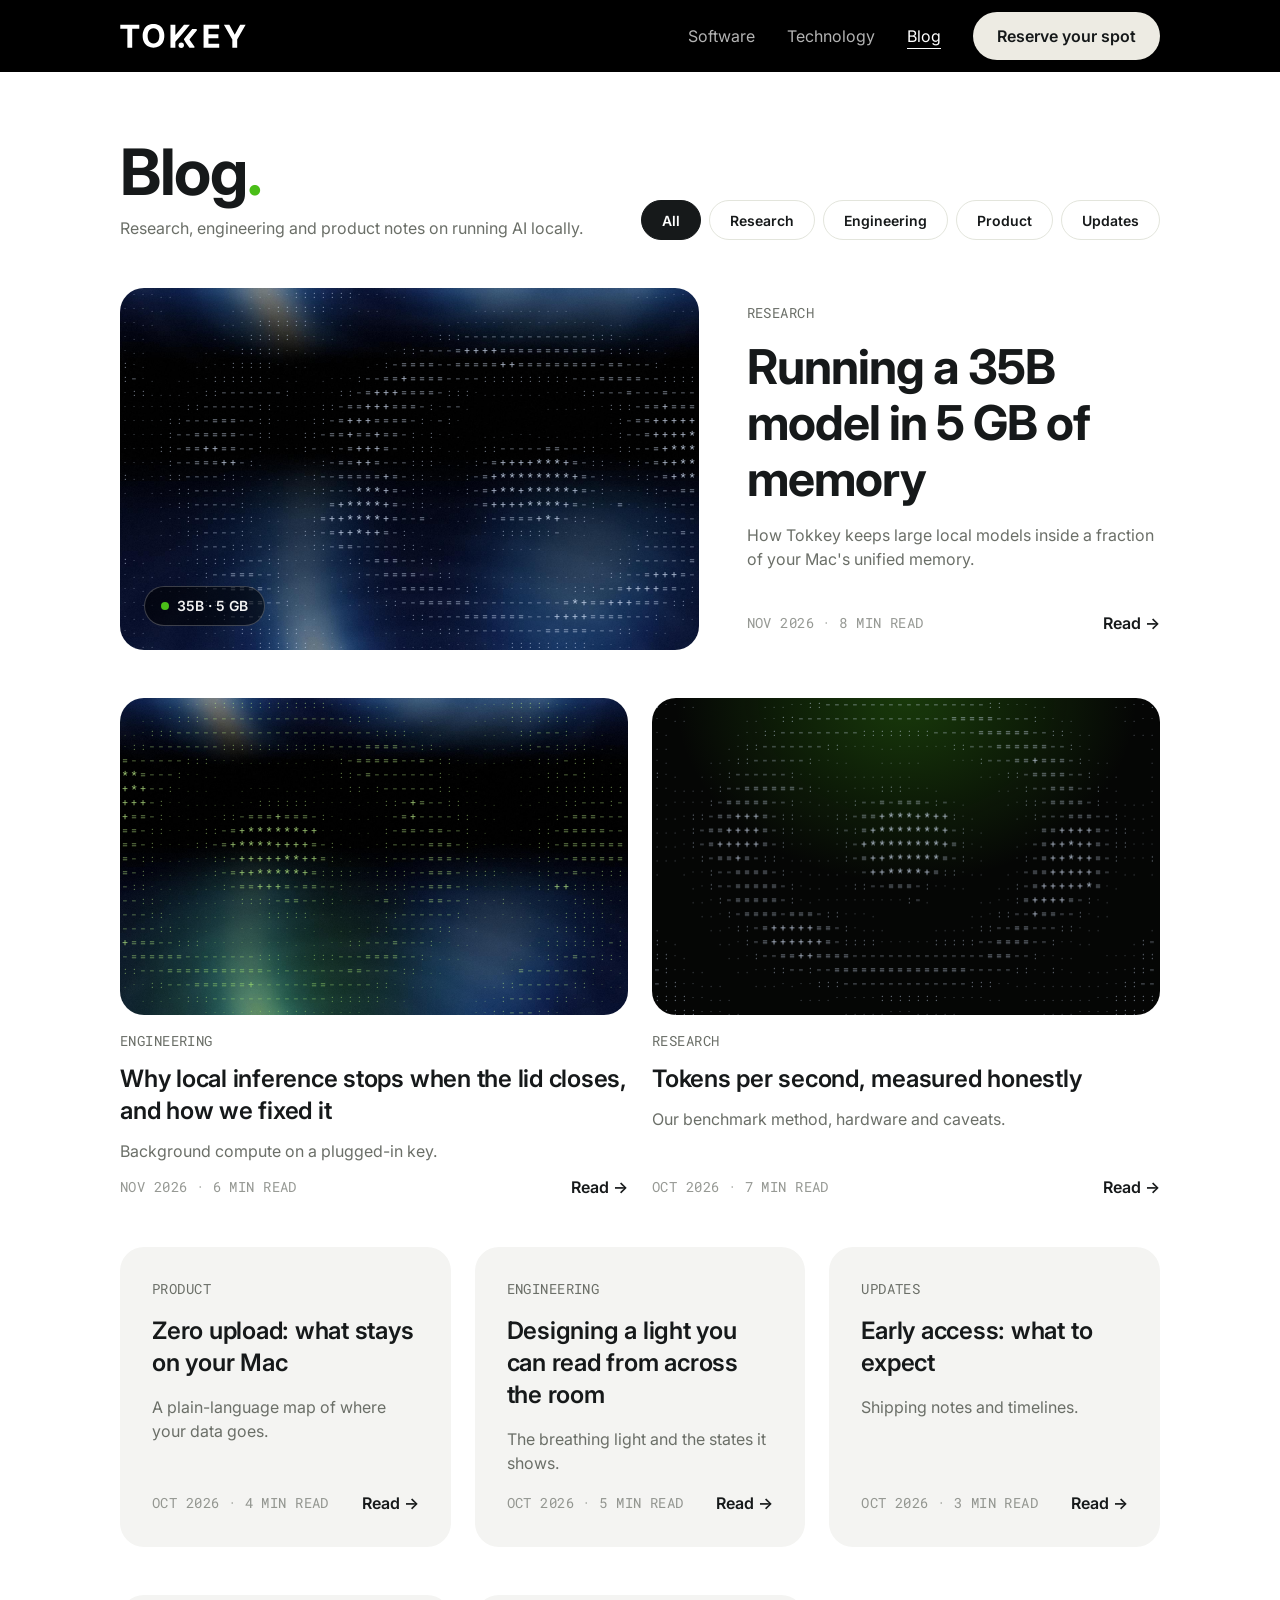
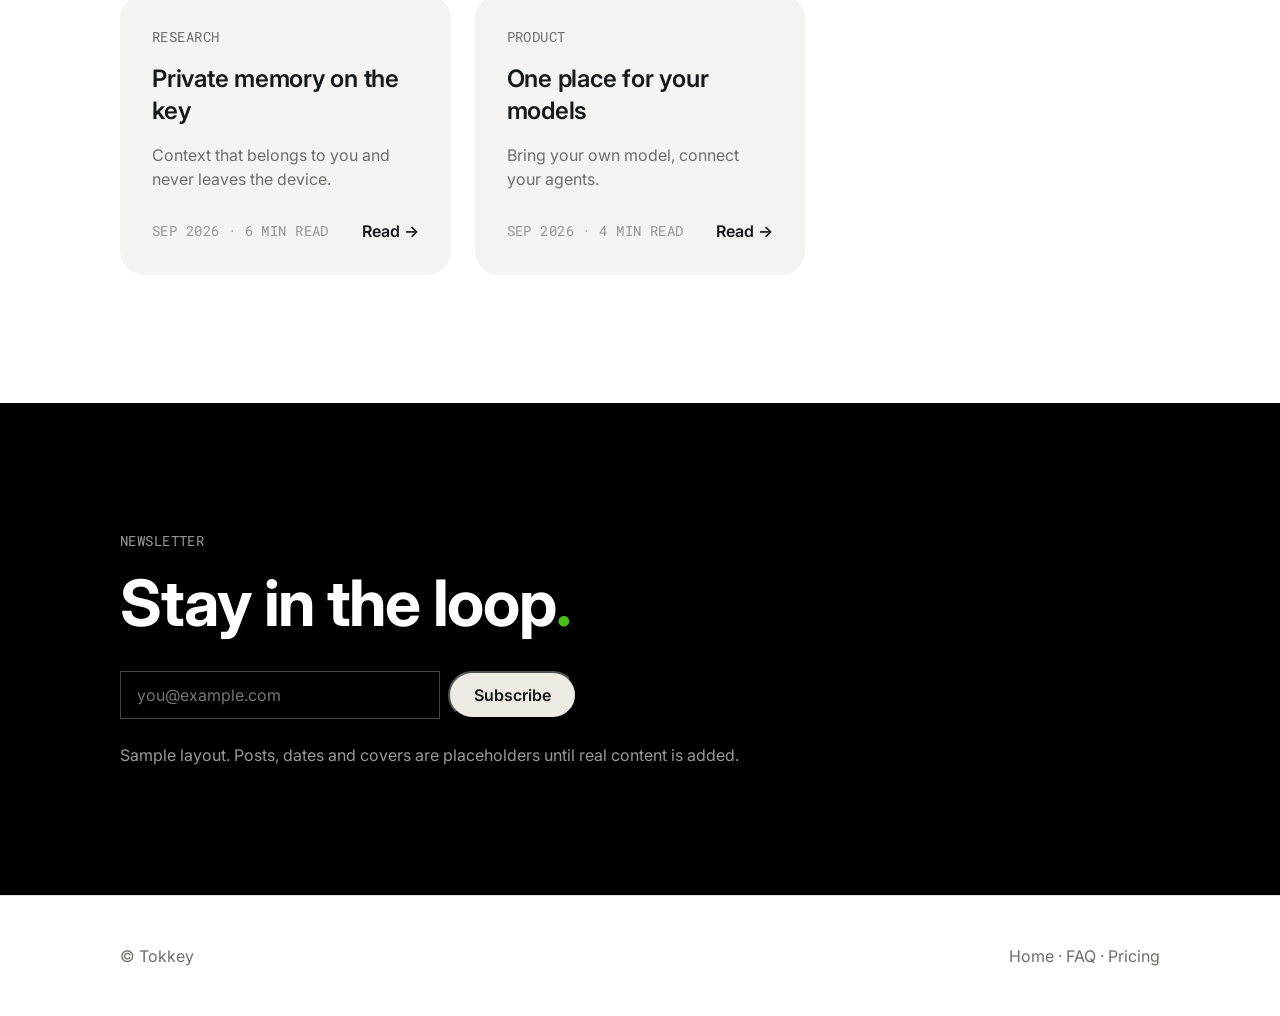
==== blog.html @ 5997d68e "Homepage: frame-sequence unplug story, three.js handoff, Blog page - Release the True Power: scroll-" ====
<!doctype html><html lang="en"><head><meta charset="utf-8"><meta name="viewport" content="width=device-width,initial-scale=1,viewport-fit=cover">
<title>Tokkey Blog</title><meta name="description" content="Research, engineering and product notes on running AI locally.">
<link rel="preconnect" href="https://fonts.googleapis.com"><link rel="preconnect" href="https://fonts.gstatic.com" crossorigin>
<link href="https://fonts.googleapis.com/css2?family=Inter:wght@400;500;600;700&family=Roboto+Mono:wght@400&display=swap" rel="stylesheet">
<style>
:root{--ink:#16191A;--black:#000;--white:#fff;--fog:#F4F4F2;--mut:#6B6F68;--hair:#E3E5DC;--accent:#4ABE18;--gutter:120px;--maxw:1680px;--r-lg:24px;--sans:'Inter',system-ui,sans-serif;--mono:'Commit Mono','Roboto Mono',ui-monospace,monospace;color-scheme:light}
*{box-sizing:border-box;margin:0;padding:0}body{font:400 16px/24px var(--sans);color:var(--ink);background:var(--white);-webkit-font-smoothing:antialiased;overflow-x:hidden}a{color:inherit;text-decoration:none}
.wrap{max-width:calc(var(--maxw) + 2*var(--gutter));margin:0 auto;padding:0 max(var(--gutter),env(safe-area-inset-left,0px))}
.eyebrow{font:400 14px/20px var(--mono);letter-spacing:.03em;text-transform:uppercase;color:var(--mut)}.eyebrow.soft{opacity:.7}
h1,h2,h3{font-weight:700;letter-spacing:-.02em}.dot{color:var(--accent)}
header.nav{background:#000;height:72px}header.nav .wrap{height:100%;display:flex;align-items:center;justify-content:space-between}
.brand{display:flex;align-items:center;color:#fff}.brand svg{height:32px;width:auto}
.nav-links{display:flex;align-items:center;gap:32px}.nav-links a.link{color:rgba(255,255,255,.7)}.nav-links a.link.on{color:#fff;text-decoration:underline;text-underline-offset:6px}
.btn{display:inline-flex;align-items:center;height:48px;padding:0 24px;border-radius:24px;font:600 16px/24px var(--sans);background:#EDEBE3;color:var(--ink)}
.head{padding:64px 0 32px;display:flex;justify-content:space-between;align-items:flex-end;gap:24px;flex-wrap:wrap}
.head h1{font-size:64px;line-height:72px}.head p{color:var(--mut);margin-top:8px;max-width:520px}
.tabs{display:flex;gap:8px;flex-wrap:wrap}.tabs button{height:40px;padding:0 20px;border-radius:20px;border:1px solid var(--hair);background:transparent;color:var(--ink);font:600 14px var(--sans);cursor:pointer}.tabs button.on{background:var(--ink);border-color:var(--ink);color:#fff}
.grid{display:grid;grid-template-columns:repeat(6,minmax(0,1fr));gap:48px 24px;padding:16px 0 128px}
.card{display:flex;flex-direction:column;gap:16px;cursor:pointer}.card[hidden]{display:none}
.card h2{font-size:48px;line-height:56px}.card h3{font-size:24px;line-height:32px;font-weight:600;letter-spacing:-.01em}.card p{color:var(--mut)}
.meta{display:flex;justify-content:space-between;align-items:center;margin-top:auto;gap:16px}.more{font-weight:600}.card:hover .more i{display:inline-block;transform:translateX(4px)}.more i{font-style:normal;transition:transform .2s}
.cover{position:relative;aspect-ratio:16/10;border-radius:var(--r-lg);overflow:hidden;background:#050605 center/cover no-repeat}.cover canvas{position:absolute;inset:0;width:100%;height:100%}
.c1{background-image:url(hero.jpg);background-position:30% 40%}.c2{background-image:url(hero.jpg);background-position:90% 90%;filter:hue-rotate(-60deg) saturate(1.2)}.c3{background:radial-gradient(70% 90% at 50% 0%,rgba(74,190,24,.28),transparent 65%),#050605}
.c2{filter:none}.c2::after{content:"";position:absolute;inset:0;background:radial-gradient(60% 80% at 30% 100%,rgba(74,190,24,.30),transparent 70%)}
.chip{position:absolute;left:24px;bottom:24px;height:40px;padding:0 16px;border-radius:20px;display:inline-flex;align-items:center;gap:8px;border:1px solid rgba(242,242,242,.24);background:rgba(0,0,0,.56);color:#F2F2F2;font:600 14px var(--sans)}.chip::before{content:"";width:8px;height:8px;border-radius:50%;background:var(--accent)}
.feat{grid-column:span 6;flex-direction:row;gap:48px;align-items:center}.feat .cover{flex:7;min-width:0}.feat .body{flex:5;min-width:0;display:flex;flex-direction:column;gap:16px;align-self:stretch;justify-content:center}.feat .meta{margin-top:24px}
.mid{grid-column:span 3}.mid .body{display:flex;flex-direction:column;gap:12px;flex:1}.sm{grid-column:span 2;padding:32px;border-radius:var(--r-lg);background:var(--fog);min-height:280px}
.cta{background:#000;color:#fff;padding:128px 0}.cta h2{font-size:64px;line-height:72px;margin:16px 0 32px}.cta .eyebrow{color:rgba(255,255,255,.6)}
form{display:flex;gap:8px;flex-wrap:wrap}input{height:48px;width:320px;max-width:100%;padding:0 16px;border:1px solid rgba(255,255,255,.28);background:transparent;color:#fff;font:400 16px var(--sans);border-radius:0}.note{width:100%;margin-top:16px;color:rgba(255,255,255,.6)}
footer{border-top:1px solid var(--hair);padding:48px 0}footer .wrap{display:flex;justify-content:space-between;gap:24px;flex-wrap:wrap;color:var(--mut)}
@media(max-width:1200px){:root{--gutter:40px}.card h2{font-size:36px;line-height:44px}}
@media(max-width:900px){:root{--gutter:16px}.nav-links a.link{display:none}.head h1{font-size:48px;line-height:56px}.feat{flex-direction:column;align-items:stretch;gap:24px}.mid,.sm{grid-column:span 6}.cta h2{font-size:40px;line-height:48px}.cta{padding:96px 0}}
</style></head><body>
<header class="nav"><div class="wrap"><a class="brand" href="index.html" aria-label="Tokkey"><svg class="logo" viewBox="150 0 436 111" xmlns="http://www.w3.org/2000/svg"><path d="M510.351 16.0464H529.373L547.69 50.6405H548.475L566.792 16.0464H585.814L556.515 67.9768V96.3737H539.65V67.9768L510.351 16.0464Z" fill="currentColor"/><path d="M439.889 96.3737V16.0464H494.016V30.0488H456.872V49.1893H491.231V63.1916H456.872V82.3714H494.173V96.3737H439.889Z" fill="currentColor"/><path d="M303.783 55.016C303.783 63.7757 302.123 71.2279 298.802 77.3727C295.507 83.5176 291.01 88.2112 285.309 91.4536C279.635 94.6698 273.255 96.2779 266.169 96.2779C259.03 96.2779 252.624 94.6567 246.95 91.4143C241.276 88.172 236.791 83.4783 233.497 77.3335C230.202 71.1887 228.555 63.7495 228.555 55.016C228.555 46.2563 230.202 38.8041 233.497 32.6593C236.791 26.5144 241.276 21.8339 246.95 18.6177C252.624 15.3753 259.03 13.7541 266.169 13.7541C273.255 13.7541 279.635 15.3753 285.309 18.6177C291.01 21.8339 295.507 26.5144 298.802 32.6593C302.123 38.8041 303.783 46.2563 303.783 55.016ZM286.565 55.016C286.565 49.3418 285.715 44.5567 284.015 40.6606C282.342 36.7645 279.975 33.8098 276.916 31.7964C273.856 29.783 270.274 28.7763 266.169 28.7763C262.064 28.7763 258.481 29.783 255.422 31.7964C252.363 33.8098 249.983 36.7645 248.284 40.6606C246.61 44.5567 245.773 49.3418 245.773 55.016C245.773 60.6902 246.61 65.4753 248.284 69.3714C249.983 73.2675 252.363 76.2222 255.422 78.2356C258.481 80.249 262.064 81.2557 266.169 81.2557C270.274 81.2557 273.856 80.249 276.916 78.2356C279.975 76.2222 282.342 73.2675 284.015 69.3714C285.715 65.4753 286.565 60.6902 286.565 55.016Z" fill="currentColor"/><path d="M150.979 30.0488V16.0464H216.95V30.0488H192.358V96.3737H175.571V30.0488H150.979Z" fill="currentColor"/><rect x="371.673" y="96.8224" width="18.4848" height="18.4848" rx="9.24238" transform="rotate(-180 371.673 96.8224)" fill="currentColor"/><path d="M372.267 68.7234L377.867 77.7806L378.434 78.7826L390.302 95.0697C390.868 95.8475 391.773 96.3076 392.735 96.3076H405.618C408.077 96.3076 409.499 93.5194 408.055 91.5286L391.964 69.3382C391.157 68.2254 391.206 66.7074 392.083 65.649L416.313 36.4132C417.94 34.4504 416.544 31.4805 413.995 31.4805H401.474C400.57 31.4805 399.713 31.887 399.141 32.5877L372.495 65.2358C371.683 66.2307 371.591 67.6311 372.267 68.7234Z" fill="currentColor"/><path d="M325.068 16.0468V96.3741H342.051V75.0902L351.248 64.8074L362.564 52.0136L392.373 16.0468H372.017L343.11 51.4645H342.051V16.0468H325.068Z" fill="currentColor"/></svg></a><nav class="nav-links"><a class="link" href="software.html">Software</a><a class="link" href="technology.html">Technology</a><a class="link on" href="blog.html">Blog</a><a class="btn" href="software.html#early">Reserve your spot</a></nav></div></header>
<main class="wrap"><div class="head"><div><h1>Blog<span class="dot">.</span></h1><p>Research, engineering and product notes on running AI locally.</p></div>
<div class="tabs" id="tabs"><button class="on" data-f="All">All</button><button data-f="Research">Research</button><button data-f="Engineering">Engineering</button><button data-f="Product">Product</button><button data-f="Updates">Updates</button></div></div>
<div class="grid"><article class="card feat" data-c="Research"><div class="cover c1"><canvas id="c1"></canvas><span class="chip">35B · 5 GB</span></div><div class="body"><span class="eyebrow">Research</span><h2>Running a 35B model in 5 GB of memory</h2><p>How Tokkey keeps large local models inside a fraction of your Mac's unified memory.</p><div class="meta"><span class="eyebrow soft">Nov 2026 · 8 min read</span><span class="more">Read <i>→</i></span></div></div></article><article class="card mid" data-c="Engineering"><div class="cover c2"><canvas id="c2"></canvas></div><div class="body"><span class="eyebrow">Engineering</span><h3>Why local inference stops when the lid closes, and how we fixed it</h3><p>Background compute on a plugged-in key.</p><div class="meta"><span class="eyebrow soft">Nov 2026 · 6 min read</span><span class="more">Read <i>→</i></span></div></div></article><article class="card mid" data-c="Research"><div class="cover c3"><canvas id="c3"></canvas></div><div class="body"><span class="eyebrow">Research</span><h3>Tokens per second, measured honestly</h3><p>Our benchmark method, hardware and caveats.</p><div class="meta"><span class="eyebrow soft">Oct 2026 · 7 min read</span><span class="more">Read <i>→</i></span></div></div></article><article class="card sm" data-c="Product"><span class="eyebrow">Product</span><h3>Zero upload: what stays on your Mac</h3><p>A plain-language map of where your data goes.</p><div class="meta"><span class="eyebrow soft">Oct 2026 · 4 min read</span><span class="more">Read <i>→</i></span></div></article><article class="card sm" data-c="Engineering"><span class="eyebrow">Engineering</span><h3>Designing a light you can read from across the room</h3><p>The breathing light and the states it shows.</p><div class="meta"><span class="eyebrow soft">Oct 2026 · 5 min read</span><span class="more">Read <i>→</i></span></div></article><article class="card sm" data-c="Updates"><span class="eyebrow">Updates</span><h3>Early access: what to expect</h3><p>Shipping notes and timelines.</p><div class="meta"><span class="eyebrow soft">Oct 2026 · 3 min read</span><span class="more">Read <i>→</i></span></div></article><article class="card sm" data-c="Research"><span class="eyebrow">Research</span><h3>Private memory on the key</h3><p>Context that belongs to you and never leaves the device.</p><div class="meta"><span class="eyebrow soft">Sep 2026 · 6 min read</span><span class="more">Read <i>→</i></span></div></article><article class="card sm" data-c="Product"><span class="eyebrow">Product</span><h3>One place for your models</h3><p>Bring your own model, connect your agents.</p><div class="meta"><span class="eyebrow soft">Sep 2026 · 4 min read</span><span class="more">Read <i>→</i></span></div></article></div></main>
<section class="cta"><div class="wrap"><div class="eyebrow">Newsletter</div><h2>Stay in the loop<span class="dot">.</span></h2><form id="f"><input type="email" placeholder="you@example.com" aria-label="Email" required><button class="btn">Subscribe</button><span class="note" id="n">Sample layout. Posts, dates and covers are placeholders until real content is added.</span></form></div></section>
<footer><div class="wrap"><span>© Tokkey</span><span><a href="index.html">Home</a> · <a href="faq.html">FAQ</a> · <a href="pricing.html">Pricing</a></span></div></footer>
<script>
var tabs=document.getElementById('tabs');tabs.addEventListener('click',function(e){var b=e.target.closest('button');if(!b)return;[].forEach.call(tabs.children,function(x){x.classList.toggle('on',x===b)});var f=b.dataset.f;[].forEach.call(document.querySelectorAll('.card'),function(c){c.hidden=f!=='All'&&c.dataset.c!==f})});
document.getElementById('f').addEventListener('submit',function(e){e.preventDefault();document.getElementById('n').textContent='Thanks. Subscriptions are not connected in this preview.'});
</script><script>(function(){
  var RAMP=' .·:-=+*', reduce=window.matchMedia&&matchMedia('(prefers-reduced-motion:reduce)').matches;
  var list=[];
  function make(id,cfg){
    var cv=document.getElementById(id); if(!cv) return;
    var cx0=cv.getContext('2d'), o={cv:cv,cx:cx0,cfg:cfg,on:true};
    if('IntersectionObserver' in window) new IntersectionObserver(function(e){o.on=e[0].isIntersecting},{threshold:0}).observe(cv.parentNode);
    list.push(o);
  }
  var LUM=Uint8Array.from(atob("[base64]/[base64]/[base64]/[base64]/QEJER0tQVVlcW1dRSkQ/[base64]/QUFCQkJCQkJBQUFAQEFnakNCQ0RFRkhJTE5QU1RVVFNQTktJR0VDQkFAPz4+Pj4+Pj4/[base64]/MikkIiIiIyQlJicnJycnJyYlJCMiIB8eHR0fIyozPkhRWF1gYmRlZWZmZ2dnZ2dnZ2dnZ2ZmZWRkY2JgX15cW1lYVlVUU1NUV1pgaHJ+iZOOpZFyXlFIREFAPz4+Pj4/[base64]/ODQyMTExMTEyMjMzNDQ0NDMyMS8tKicjHhkUEA4OEBIUFxocHiEjJCYoKSosLS4vMDEyMzQ0NTY3Nzg4ODk5OTk5OTg4NzY0Mi4pIhgQGTVPXWRoamxtbm5ubm5ubW1sa2poZF5VSDouJiIhICEiIyUmJycoKCgoKCgnJiUkIyIhISMmLDU/[base64]/[base64]/[base64]/[base64]/[base64]/Pj04NDY0MjAuLCooJiQjISAfHx4eHh8fHyAhIiIjJSYnKCorLS8wMjQ1Nzk6PD0+Pj8/Pz49PDs9Sl1FFgQDBwsOEBITFBQUFBQUFBQVFRYWFxcXFxcXFhYVFBMTEhIREREREhITExQUFRYWFxcYGBgYGBgYGBcWFhUUExIQEA8ODg4ODxAREhMUFBUVFBQTEQ8NCQYDBA81YmxeUEdBPDg2NDMzMzM0NTc4Ojs8PT4/[base64]/[base64]"),function(c){return c.charCodeAt(0)});
  function lumAt(u,v){u=((u%1)+1)%1;var x=Math.min(191,u*192|0),y=Math.min(107,Math.max(0,v*108|0));return LUM[y*192+x]/255}
  function draw(o,now){
    var cv=o.cv,cx0=o.cx,c=o.cfg,t=now/1000,dpr=Math.min(window.devicePixelRatio||1,2),w=cv.clientWidth,h=cv.clientHeight;
    if(!w||!h) return;
    if(cv.width!==(w*dpr|0)||cv.height!==(h*dpr|0)){cv.width=w*dpr;cv.height=h*dpr}
    var small=w<700,cw=small?9:11,ch=small?14:17,fs=small?10:12;
    var hx=c.sweep?w*(.5+.28*Math.sin(t*.25)):w*(small?c.sx:c.x),hy=h*c.y;
    cx0.setTransform(dpr,0,0,dpr,0,0);cx0.clearRect(0,0,w,h);
    cx0.font=fs+'px "Commit Mono","Roboto Mono",ui-monospace,monospace';
    cx0.textAlign='center';cx0.textBaseline='middle';cx0.fillStyle=c.col||'#dbe9ff';
    for(var y=ch/2;y<h;y+=ch){for(var x=cw/2;x<w;x+=cw){
      var l=lumAt(x/w+t*.005,y/h),d=Math.hypot(x-hx,(y-hy)*1.25),
          rp=(.5+.5*Math.sin(d*.042-t*2.2))*Math.exp(-d/c.dec),v=l*c.k1+rp*c.k2,ix=Math.min(7,Math.floor(v*8));
      if(ix<1) continue;
      cx0.globalAlpha=Math.min(.9,.16+ix*.1)*(c.a||1);
      cx0.fillText(RAMP.charAt(ix),x,y);
    }}
    cx0.globalAlpha=1;
  }
  make('c1',{x:.7,sx:.7,y:.55,k1:.9,k2:.8,dec:520,col:'#dbe9ff'});
  make('c2',{x:.3,sx:.3,y:.5,k1:.8,k2:.8,dec:480,col:'#bff08a'});
  make('c3',{x:.5,sx:.5,y:.45,k1:.7,k2:.9,dec:420,col:'#dbe9ff'});
  var n=0;
  function loop(now){ if(!(n++&1)) for(var i=0;i<list.length;i++) if(list[i].on) draw(list[i],now); requestAnimationFrame(loop); }
  if(reduce){ var once=function(){for(var i=0;i<list.length;i++) draw(list[i],4000)}; once(); window.addEventListener('resize',once); }
  else requestAnimationFrame(loop);
})();</script></body></html>
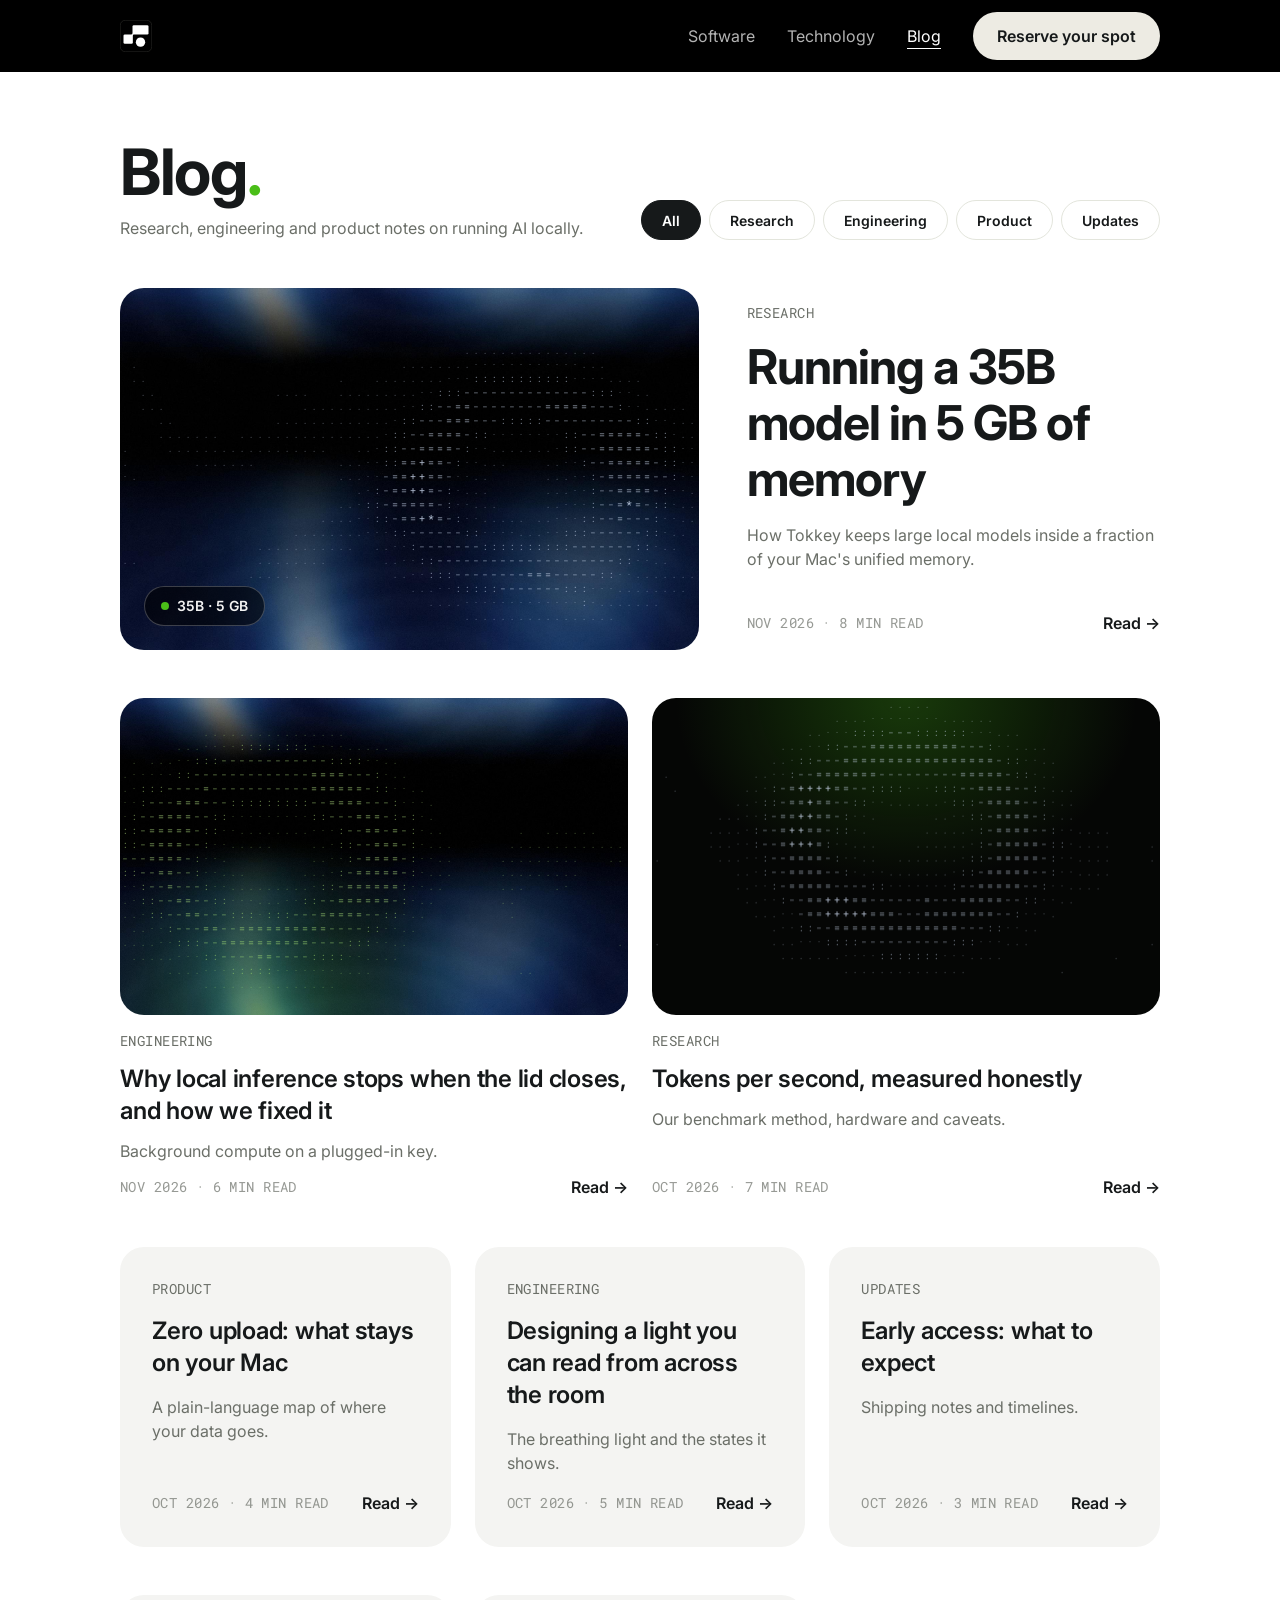
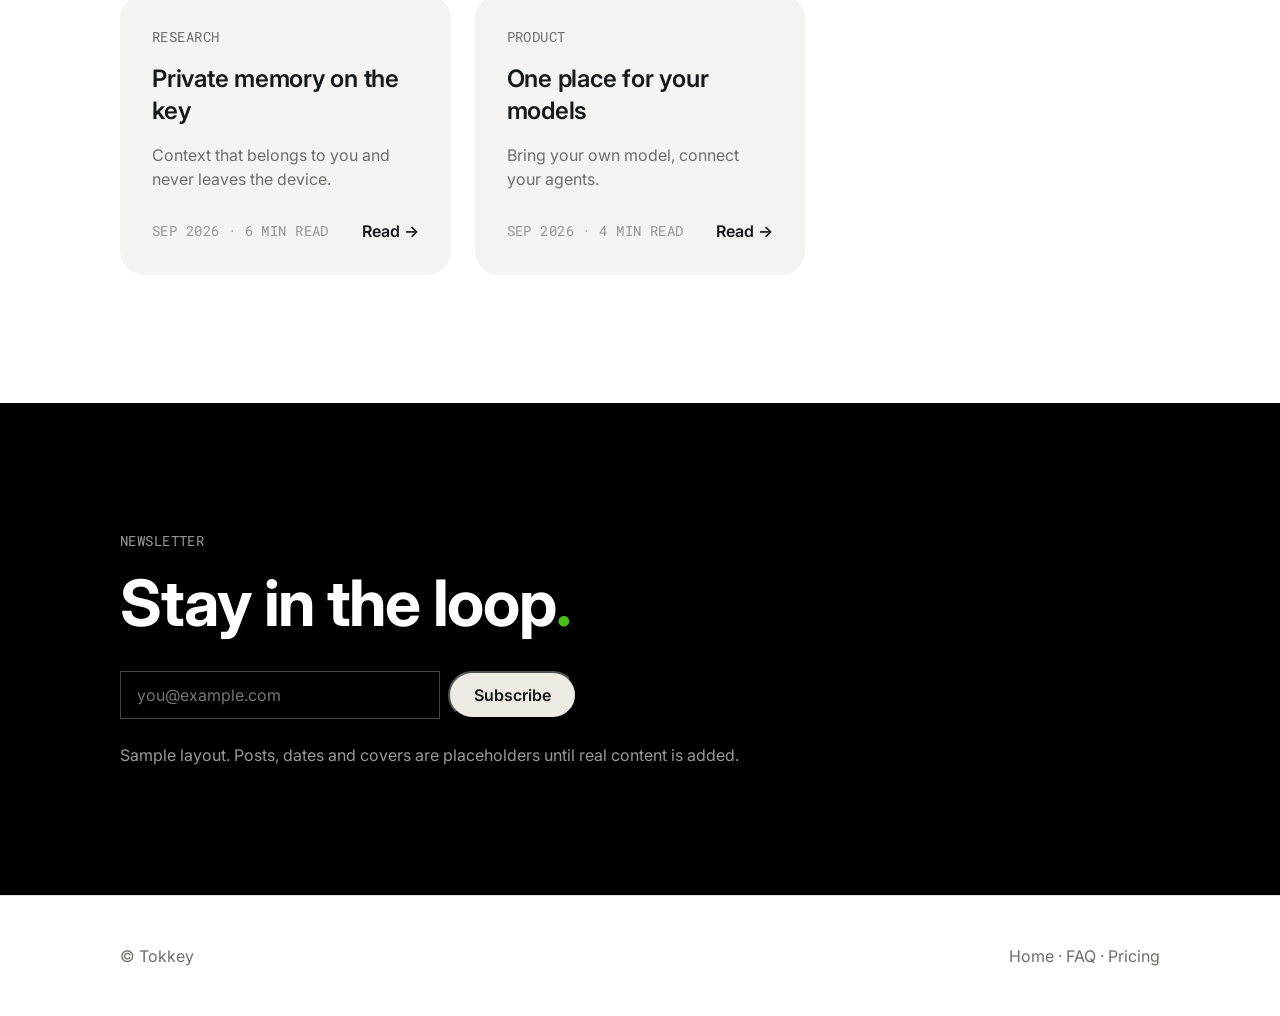
==== commit 1ea22d57: "Triggered ASCII ripple (mouse/click only), symbol-only logo in nav and footer Co-Authored-By: Claude" ====
--- a/blog.html
+++ b/blog.html
@@ -9,7 +9,7 @@
 .eyebrow{font:400 14px/20px var(--mono);letter-spacing:.03em;text-transform:uppercase;color:var(--mut)}.eyebrow.soft{opacity:.7}
 h1,h2,h3{font-weight:700;letter-spacing:-.02em}.dot{color:var(--accent)}
 header.nav{background:#000;height:72px}header.nav .wrap{height:100%;display:flex;align-items:center;justify-content:space-between}
-.brand{display:flex;align-items:center;color:#fff}.brand svg{height:32px;width:auto}
+.brand{display:flex;align-items:center;color:#fff}.brand svg{height:32px;width:32px}
 .nav-links{display:flex;align-items:center;gap:32px}.nav-links a.link{color:rgba(255,255,255,.7)}.nav-links a.link.on{color:#fff;text-decoration:underline;text-underline-offset:6px}
 .btn{display:inline-flex;align-items:center;height:48px;padding:0 24px;border-radius:24px;font:600 16px/24px var(--sans);background:#EDEBE3;color:var(--ink)}
 .head{padding:64px 0 32px;display:flex;justify-content:space-between;align-items:flex-end;gap:24px;flex-wrap:wrap}
@@ -31,7 +31,7 @@
 @media(max-width:1200px){:root{--gutter:40px}.card h2{font-size:36px;line-height:44px}}
 @media(max-width:900px){:root{--gutter:16px}.nav-links a.link{display:none}.head h1{font-size:48px;line-height:56px}.feat{flex-direction:column;align-items:stretch;gap:24px}.mid,.sm{grid-column:span 6}.cta h2{font-size:40px;line-height:48px}.cta{padding:96px 0}}
 </style></head><body>
-<header class="nav"><div class="wrap"><a class="brand" href="index.html" aria-label="Tokkey"><svg class="logo" viewBox="150 0 436 111" xmlns="http://www.w3.org/2000/svg"><path d="M510.351 16.0464H529.373L547.69 50.6405H548.475L566.792 16.0464H585.814L556.515 67.9768V96.3737H539.65V67.9768L510.351 16.0464Z" fill="currentColor"/><path d="M439.889 96.3737V16.0464H494.016V30.0488H456.872V49.1893H491.231V63.1916H456.872V82.3714H494.173V96.3737H439.889Z" fill="currentColor"/><path d="M303.783 55.016C303.783 63.7757 302.123 71.2279 298.802 77.3727C295.507 83.5176 291.01 88.2112 285.309 91.4536C279.635 94.6698 273.255 96.2779 266.169 96.2779C259.03 96.2779 252.624 94.6567 246.95 91.4143C241.276 88.172 236.791 83.4783 233.497 77.3335C230.202 71.1887 228.555 63.7495 228.555 55.016C228.555 46.2563 230.202 38.8041 233.497 32.6593C236.791 26.5144 241.276 21.8339 246.95 18.6177C252.624 15.3753 259.03 13.7541 266.169 13.7541C273.255 13.7541 279.635 15.3753 285.309 18.6177C291.01 21.8339 295.507 26.5144 298.802 32.6593C302.123 38.8041 303.783 46.2563 303.783 55.016ZM286.565 55.016C286.565 49.3418 285.715 44.5567 284.015 40.6606C282.342 36.7645 279.975 33.8098 276.916 31.7964C273.856 29.783 270.274 28.7763 266.169 28.7763C262.064 28.7763 258.481 29.783 255.422 31.7964C252.363 33.8098 249.983 36.7645 248.284 40.6606C246.61 44.5567 245.773 49.3418 245.773 55.016C245.773 60.6902 246.61 65.4753 248.284 69.3714C249.983 73.2675 252.363 76.2222 255.422 78.2356C258.481 80.249 262.064 81.2557 266.169 81.2557C270.274 81.2557 273.856 80.249 276.916 78.2356C279.975 76.2222 282.342 73.2675 284.015 69.3714C285.715 65.4753 286.565 60.6902 286.565 55.016Z" fill="currentColor"/><path d="M150.979 30.0488V16.0464H216.95V30.0488H192.358V96.3737H175.571V30.0488H150.979Z" fill="currentColor"/><rect x="371.673" y="96.8224" width="18.4848" height="18.4848" rx="9.24238" transform="rotate(-180 371.673 96.8224)" fill="currentColor"/><path d="M372.267 68.7234L377.867 77.7806L378.434 78.7826L390.302 95.0697C390.868 95.8475 391.773 96.3076 392.735 96.3076H405.618C408.077 96.3076 409.499 93.5194 408.055 91.5286L391.964 69.3382C391.157 68.2254 391.206 66.7074 392.083 65.649L416.313 36.4132C417.94 34.4504 416.544 31.4805 413.995 31.4805H401.474C400.57 31.4805 399.713 31.887 399.141 32.5877L372.495 65.2358C371.683 66.2307 371.591 67.6311 372.267 68.7234Z" fill="currentColor"/><path d="M325.068 16.0468V96.3741H342.051V75.0902L351.248 64.8074L362.564 52.0136L392.373 16.0468H372.017L343.11 51.4645H342.051V16.0468H325.068Z" fill="currentColor"/></svg></a><nav class="nav-links"><a class="link" href="software.html">Software</a><a class="link" href="technology.html">Technology</a><a class="link on" href="blog.html">Blog</a><a class="btn" href="software.html#early">Reserve your spot</a></nav></div></header>
+<header class="nav"><div class="wrap"><a class="brand" href="index.html" aria-label="Tokkey"><svg class="logo logo-sym" viewBox="0 0 110 110" fill="none" xmlns="http://www.w3.org/2000/svg" role="img" aria-label="Tokkey"><rect x="1" y="1" width="108.032" height="108.032" rx="17.05" fill="#000" stroke="#2E2E2B" stroke-width="2"/><rect x="44.1279" y="81.9507" width="32.0926" height="32.0926" rx="4.58466" transform="rotate(-180 44.1279 81.9507)" fill="#fff"/><rect x="86.5356" y="92.2662" width="32.0926" height="32.0926" rx="16.0463" transform="rotate(-180 86.5356 92.2662)" fill="#fff"/><rect x="97.9976" y="49.8582" width="55.0159" height="32.0926" rx="4.58466" transform="rotate(-180 97.9976 49.8582)" fill="#fff"/><path d="M47.5317 49.873C45.6249 50.0358 44.1276 51.634 44.1274 53.5829C44.1274 53.7107 44.1334 53.8374 44.146 53.9619L42.9614 55.0156L38.9702 50.4316L39.48 49.8505C41.4332 49.735 42.9819 48.115 42.9819 46.1328C42.9819 46.0481 42.9777 45.9641 42.9722 45.8808L43.0024 45.8466L47.5317 49.873Z" fill="#fff"/></svg></a><nav class="nav-links"><a class="link" href="software.html">Software</a><a class="link" href="technology.html">Technology</a><a class="link on" href="blog.html">Blog</a><a class="btn" href="software.html#early">Reserve your spot</a></nav></div></header>
 <main class="wrap"><div class="head"><div><h1>Blog<span class="dot">.</span></h1><p>Research, engineering and product notes on running AI locally.</p></div>
 <div class="tabs" id="tabs"><button class="on" data-f="All">All</button><button data-f="Research">Research</button><button data-f="Engineering">Engineering</button><button data-f="Product">Product</button><button data-f="Updates">Updates</button></div></div>
 <div class="grid"><article class="card feat" data-c="Research"><div class="cover c1"><canvas id="c1"></canvas><span class="chip">35B · 5 GB</span></div><div class="body"><span class="eyebrow">Research</span><h2>Running a 35B model in 5 GB of memory</h2><p>How Tokkey keeps large local models inside a fraction of your Mac's unified memory.</p><div class="meta"><span class="eyebrow soft">Nov 2026 · 8 min read</span><span class="more">Read <i>→</i></span></div></div></article><article class="card mid" data-c="Engineering"><div class="cover c2"><canvas id="c2"></canvas></div><div class="body"><span class="eyebrow">Engineering</span><h3>Why local inference stops when the lid closes, and how we fixed it</h3><p>Background compute on a plugged-in key.</p><div class="meta"><span class="eyebrow soft">Nov 2026 · 6 min read</span><span class="more">Read <i>→</i></span></div></div></article><article class="card mid" data-c="Research"><div class="cover c3"><canvas id="c3"></canvas></div><div class="body"><span class="eyebrow">Research</span><h3>Tokens per second, measured honestly</h3><p>Our benchmark method, hardware and caveats.</p><div class="meta"><span class="eyebrow soft">Oct 2026 · 7 min read</span><span class="more">Read <i>→</i></span></div></div></article><article class="card sm" data-c="Product"><span class="eyebrow">Product</span><h3>Zero upload: what stays on your Mac</h3><p>A plain-language map of where your data goes.</p><div class="meta"><span class="eyebrow soft">Oct 2026 · 4 min read</span><span class="more">Read <i>→</i></span></div></article><article class="card sm" data-c="Engineering"><span class="eyebrow">Engineering</span><h3>Designing a light you can read from across the room</h3><p>The breathing light and the states it shows.</p><div class="meta"><span class="eyebrow soft">Oct 2026 · 5 min read</span><span class="more">Read <i>→</i></span></div></article><article class="card sm" data-c="Updates"><span class="eyebrow">Updates</span><h3>Early access: what to expect</h3><p>Shipping notes and timelines.</p><div class="meta"><span class="eyebrow soft">Oct 2026 · 3 min read</span><span class="more">Read <i>→</i></span></div></article><article class="card sm" data-c="Research"><span class="eyebrow">Research</span><h3>Private memory on the key</h3><p>Context that belongs to you and never leaves the device.</p><div class="meta"><span class="eyebrow soft">Sep 2026 · 6 min read</span><span class="more">Read <i>→</i></span></div></article><article class="card sm" data-c="Product"><span class="eyebrow">Product</span><h3>One place for your models</h3><p>Bring your own model, connect your agents.</p><div class="meta"><span class="eyebrow soft">Sep 2026 · 4 min read</span><span class="more">Read <i>→</i></span></div></article></div></main>
@@ -45,7 +45,7 @@
   var list=[];
   function make(id,cfg){
     var cv=document.getElementById(id); if(!cv) return;
-    var cx0=cv.getContext('2d'), o={cv:cv,cx:cx0,cfg:cfg,on:true};
+    var cx0=cv.getContext('2d'), o={cv:cv,cx:cx0,cfg:cfg,on:true,t0:0};cv.parentNode.addEventListener('pointerenter',function(){o.t0=performance.now()/1000});cv.parentNode.addEventListener('pointerdown',function(){o.t0=performance.now()/1000});setTimeout(function(){o.t0=performance.now()/1000},900);
     if('IntersectionObserver' in window) new IntersectionObserver(function(e){o.on=e[0].isIntersecting},{threshold:0}).observe(cv.parentNode);
     list.push(o);
   }
@@ -61,8 +61,8 @@
     cx0.font=fs+'px "Commit Mono","Roboto Mono",ui-monospace,monospace';
     cx0.textAlign='center';cx0.textBaseline='middle';cx0.fillStyle=c.col||'#dbe9ff';
     for(var y=ch/2;y<h;y+=ch){for(var x=cw/2;x<w;x+=cw){
-      var l=lumAt(x/w+t*.005,y/h),d=Math.hypot(x-hx,(y-hy)*1.25),
-          rp=(.5+.5*Math.sin(d*.042-t*2.2))*Math.exp(-d/c.dec),v=l*c.k1+rp*c.k2,ix=Math.min(7,Math.floor(v*8));
+      var l=lumAt(x/w,y/h),d=Math.hypot(x-hx,(y-hy)*1.25),
+          ra=t-(o.t0||-99),rp=(ra>0&&ra<4?Math.exp(-((d-ra*150)/48)*((d-ra*150)/48))*Math.exp(-ra/1.5):0),v=l*c.k1*.45+rp*c.k2*1.2,ix=Math.min(7,Math.floor(v*8));
       if(ix<1) continue;
       cx0.globalAlpha=Math.min(.9,.16+ix*.1)*(c.a||1);
       cx0.fillText(RAMP.charAt(ix),x,y);
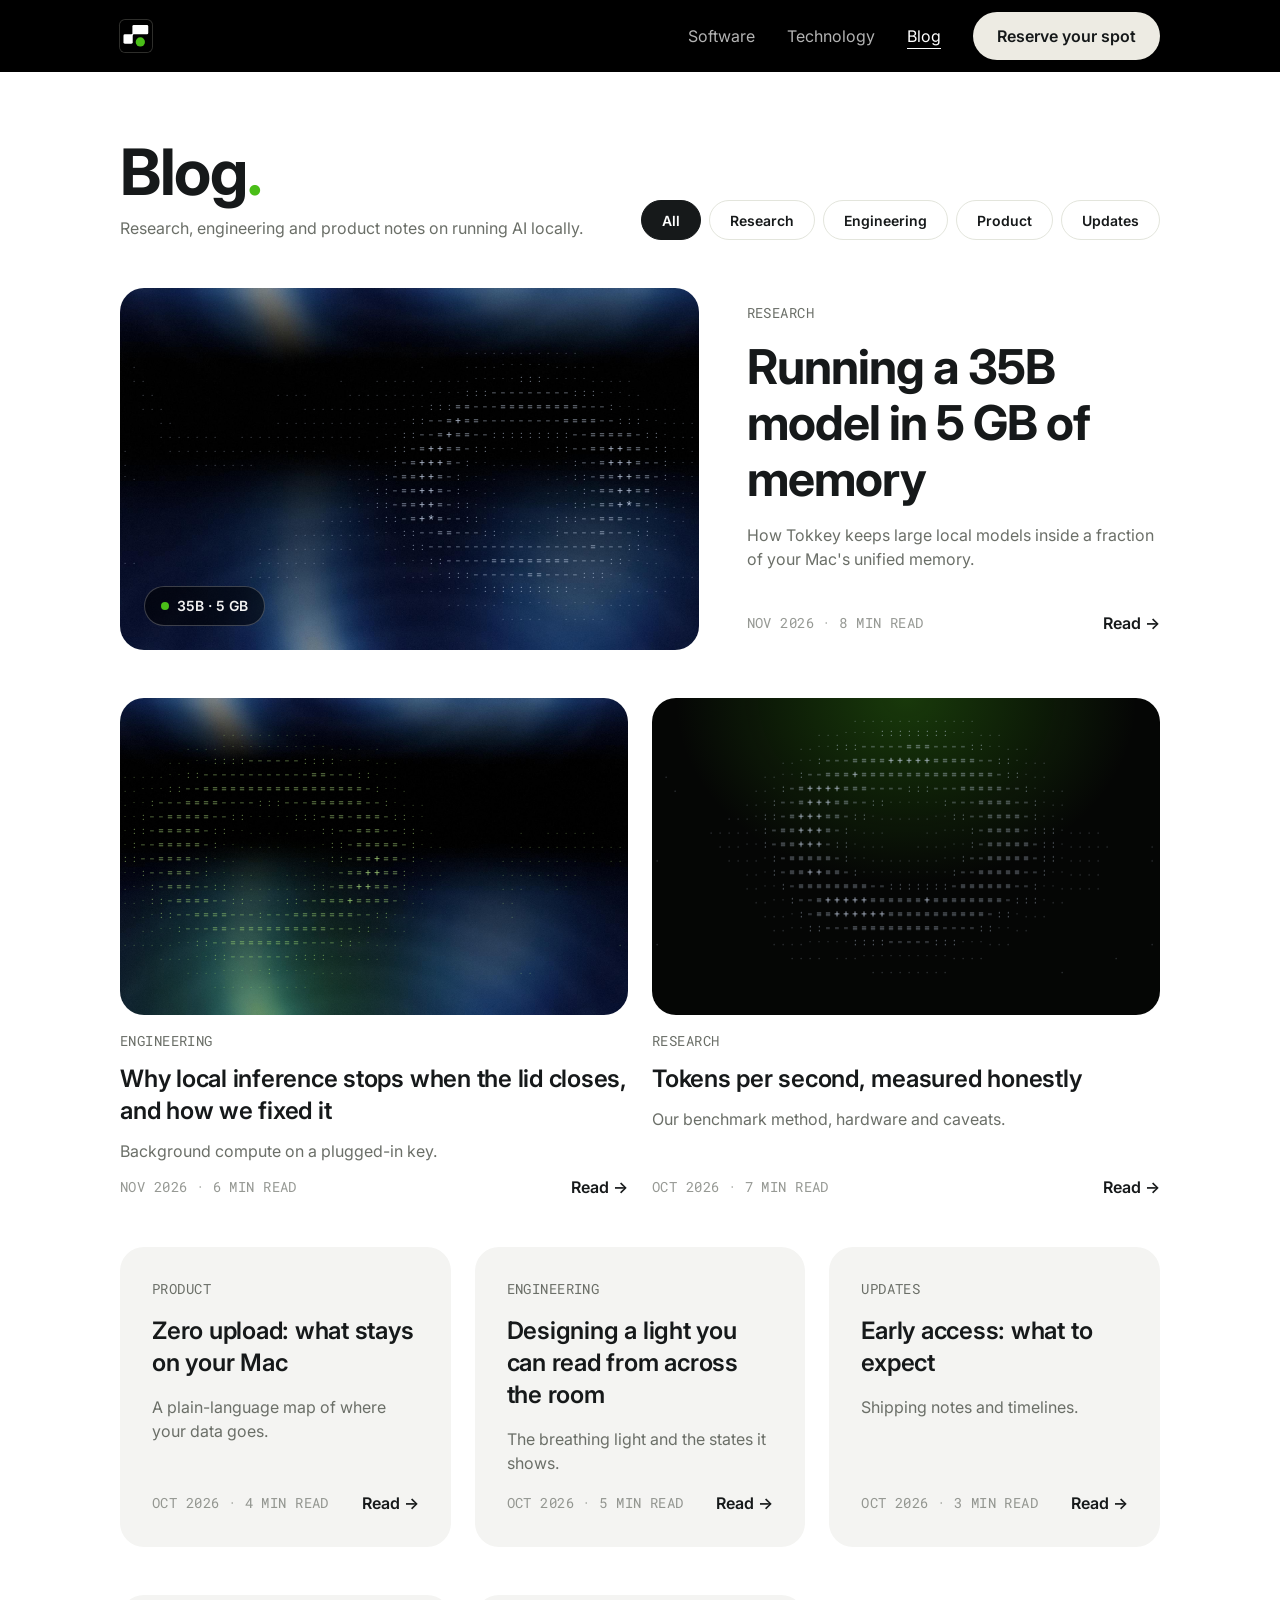
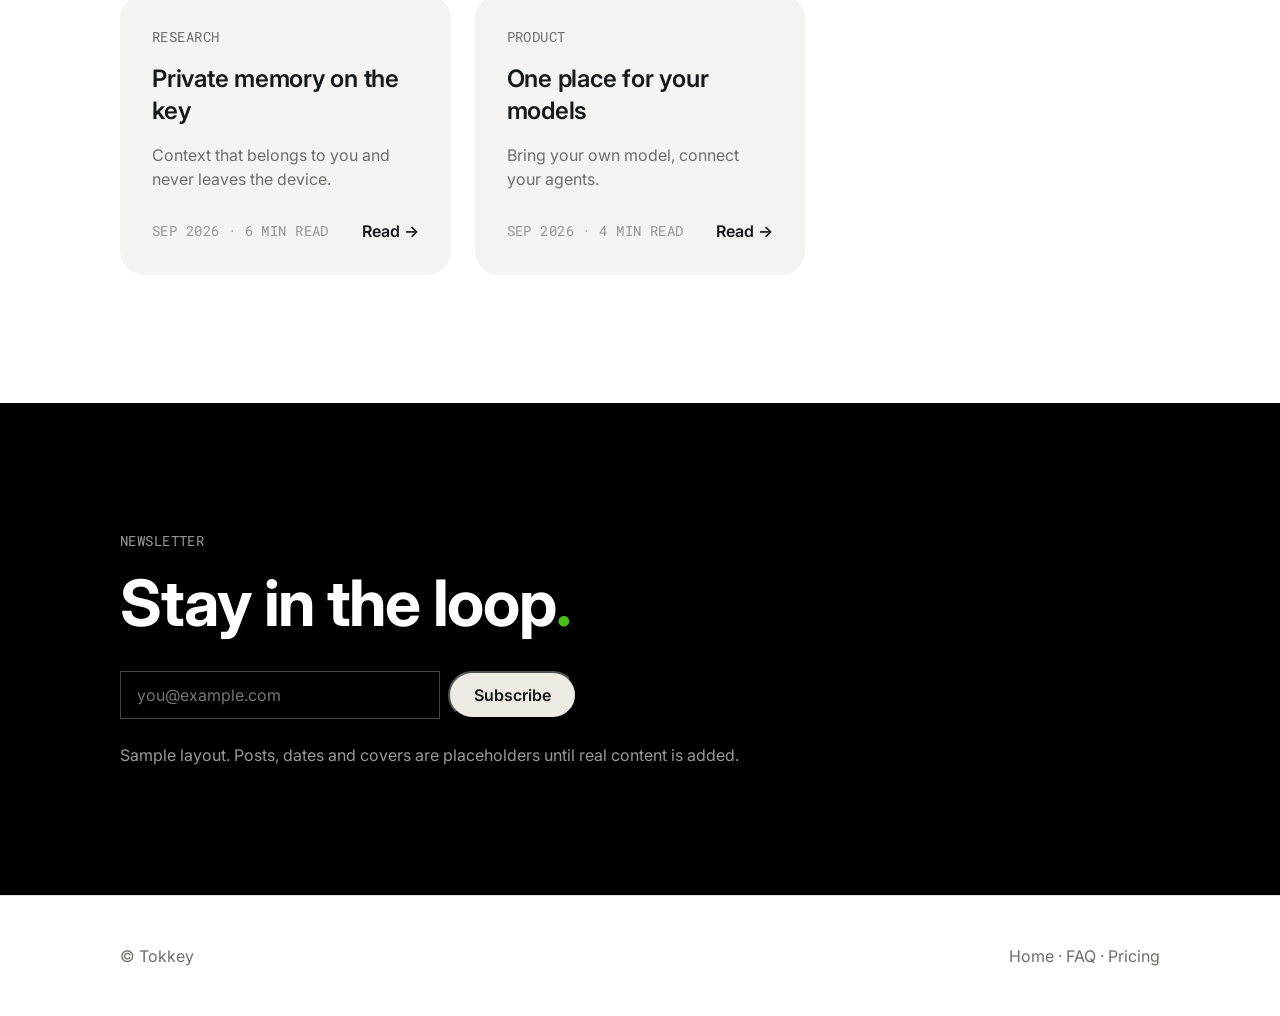
==== commit d41bd2a9: "Use official Logo Mark SVG (with green dot) in nav, footer and blog Co-Authored-By: Claude Sonnet 5." ====
--- a/blog.html
+++ b/blog.html
@@ -9,7 +9,7 @@
 .eyebrow{font:400 14px/20px var(--mono);letter-spacing:.03em;text-transform:uppercase;color:var(--mut)}.eyebrow.soft{opacity:.7}
 h1,h2,h3{font-weight:700;letter-spacing:-.02em}.dot{color:var(--accent)}
 header.nav{background:#000;height:72px}header.nav .wrap{height:100%;display:flex;align-items:center;justify-content:space-between}
-.brand{display:flex;align-items:center;color:#fff}.brand svg{height:32px;width:32px}
+.brand{display:flex;align-items:center;color:#fff}.brand svg{height:32px;width:32px}.logo-sym{border-radius:16.4%;box-shadow:0 0 0 1px #2E2E2B}
 .nav-links{display:flex;align-items:center;gap:32px}.nav-links a.link{color:rgba(255,255,255,.7)}.nav-links a.link.on{color:#fff;text-decoration:underline;text-underline-offset:6px}
 .btn{display:inline-flex;align-items:center;height:48px;padding:0 24px;border-radius:24px;font:600 16px/24px var(--sans);background:#EDEBE3;color:var(--ink)}
 .head{padding:64px 0 32px;display:flex;justify-content:space-between;align-items:flex-end;gap:24px;flex-wrap:wrap}
@@ -31,7 +31,7 @@
 @media(max-width:1200px){:root{--gutter:40px}.card h2{font-size:36px;line-height:44px}}
 @media(max-width:900px){:root{--gutter:16px}.nav-links a.link{display:none}.head h1{font-size:48px;line-height:56px}.feat{flex-direction:column;align-items:stretch;gap:24px}.mid,.sm{grid-column:span 6}.cta h2{font-size:40px;line-height:48px}.cta{padding:96px 0}}
 </style></head><body>
-<header class="nav"><div class="wrap"><a class="brand" href="index.html" aria-label="Tokkey"><svg class="logo logo-sym" viewBox="0 0 110 110" fill="none" xmlns="http://www.w3.org/2000/svg" role="img" aria-label="Tokkey"><rect x="1" y="1" width="108.032" height="108.032" rx="17.05" fill="#000" stroke="#2E2E2B" stroke-width="2"/><rect x="44.1279" y="81.9507" width="32.0926" height="32.0926" rx="4.58466" transform="rotate(-180 44.1279 81.9507)" fill="#fff"/><rect x="86.5356" y="92.2662" width="32.0926" height="32.0926" rx="16.0463" transform="rotate(-180 86.5356 92.2662)" fill="#fff"/><rect x="97.9976" y="49.8582" width="55.0159" height="32.0926" rx="4.58466" transform="rotate(-180 97.9976 49.8582)" fill="#fff"/><path d="M47.5317 49.873C45.6249 50.0358 44.1276 51.634 44.1274 53.5829C44.1274 53.7107 44.1334 53.8374 44.146 53.9619L42.9614 55.0156L38.9702 50.4316L39.48 49.8505C41.4332 49.735 42.9819 48.115 42.9819 46.1328C42.9819 46.0481 42.9777 45.9641 42.9722 45.8808L43.0024 45.8466L47.5317 49.873Z" fill="#fff"/></svg></a><nav class="nav-links"><a class="link" href="software.html">Software</a><a class="link" href="technology.html">Technology</a><a class="link on" href="blog.html">Blog</a><a class="btn" href="software.html#early">Reserve your spot</a></nav></div></header>
+<header class="nav"><div class="wrap"><a class="brand" href="index.html" aria-label="Tokkey"><svg class="logo logo-sym" viewBox="0 0 111 111" fill="none" xmlns="http://www.w3.org/2000/svg" role="img" aria-label="Tokkey"><rect width="110.032" height="110.032" rx="18.0521" fill="black"/><rect x="44.1279" y="81.9507" width="32.0926" height="32.0926" rx="4.58466" transform="rotate(-180 44.1279 81.9507)" fill="white"/><rect x="86.5361" y="92.2662" width="32.0926" height="32.0926" rx="16.0463" transform="rotate(-180 86.5361 92.2662)" fill="#4ABE18"/><rect x="97.9978" y="49.8582" width="55.0159" height="32.0926" rx="4.58466" transform="rotate(-180 97.9978 49.8582)" fill="white"/><path d="M47.5317 49.873C45.6249 50.0358 44.1276 51.634 44.1274 53.5829C44.1274 53.7107 44.1334 53.8373 44.146 53.9618L42.9614 55.0155L38.9702 50.4315L39.48 49.8505C41.4332 49.7349 42.9819 48.115 42.9819 46.1327C42.9819 46.048 42.9777 45.9641 42.9722 45.8808L43.0024 45.8466L47.5317 49.873Z" fill="white"/></svg></a><nav class="nav-links"><a class="link" href="software.html">Software</a><a class="link" href="technology.html">Technology</a><a class="link on" href="blog.html">Blog</a><a class="btn" href="software.html#early">Reserve your spot</a></nav></div></header>
 <main class="wrap"><div class="head"><div><h1>Blog<span class="dot">.</span></h1><p>Research, engineering and product notes on running AI locally.</p></div>
 <div class="tabs" id="tabs"><button class="on" data-f="All">All</button><button data-f="Research">Research</button><button data-f="Engineering">Engineering</button><button data-f="Product">Product</button><button data-f="Updates">Updates</button></div></div>
 <div class="grid"><article class="card feat" data-c="Research"><div class="cover c1"><canvas id="c1"></canvas><span class="chip">35B · 5 GB</span></div><div class="body"><span class="eyebrow">Research</span><h2>Running a 35B model in 5 GB of memory</h2><p>How Tokkey keeps large local models inside a fraction of your Mac's unified memory.</p><div class="meta"><span class="eyebrow soft">Nov 2026 · 8 min read</span><span class="more">Read <i>→</i></span></div></div></article><article class="card mid" data-c="Engineering"><div class="cover c2"><canvas id="c2"></canvas></div><div class="body"><span class="eyebrow">Engineering</span><h3>Why local inference stops when the lid closes, and how we fixed it</h3><p>Background compute on a plugged-in key.</p><div class="meta"><span class="eyebrow soft">Nov 2026 · 6 min read</span><span class="more">Read <i>→</i></span></div></div></article><article class="card mid" data-c="Research"><div class="cover c3"><canvas id="c3"></canvas></div><div class="body"><span class="eyebrow">Research</span><h3>Tokens per second, measured honestly</h3><p>Our benchmark method, hardware and caveats.</p><div class="meta"><span class="eyebrow soft">Oct 2026 · 7 min read</span><span class="more">Read <i>→</i></span></div></div></article><article class="card sm" data-c="Product"><span class="eyebrow">Product</span><h3>Zero upload: what stays on your Mac</h3><p>A plain-language map of where your data goes.</p><div class="meta"><span class="eyebrow soft">Oct 2026 · 4 min read</span><span class="more">Read <i>→</i></span></div></article><article class="card sm" data-c="Engineering"><span class="eyebrow">Engineering</span><h3>Designing a light you can read from across the room</h3><p>The breathing light and the states it shows.</p><div class="meta"><span class="eyebrow soft">Oct 2026 · 5 min read</span><span class="more">Read <i>→</i></span></div></article><article class="card sm" data-c="Updates"><span class="eyebrow">Updates</span><h3>Early access: what to expect</h3><p>Shipping notes and timelines.</p><div class="meta"><span class="eyebrow soft">Oct 2026 · 3 min read</span><span class="more">Read <i>→</i></span></div></article><article class="card sm" data-c="Research"><span class="eyebrow">Research</span><h3>Private memory on the key</h3><p>Context that belongs to you and never leaves the device.</p><div class="meta"><span class="eyebrow soft">Sep 2026 · 6 min read</span><span class="more">Read <i>→</i></span></div></article><article class="card sm" data-c="Product"><span class="eyebrow">Product</span><h3>One place for your models</h3><p>Bring your own model, connect your agents.</p><div class="meta"><span class="eyebrow soft">Sep 2026 · 4 min read</span><span class="more">Read <i>→</i></span></div></article></div></main>
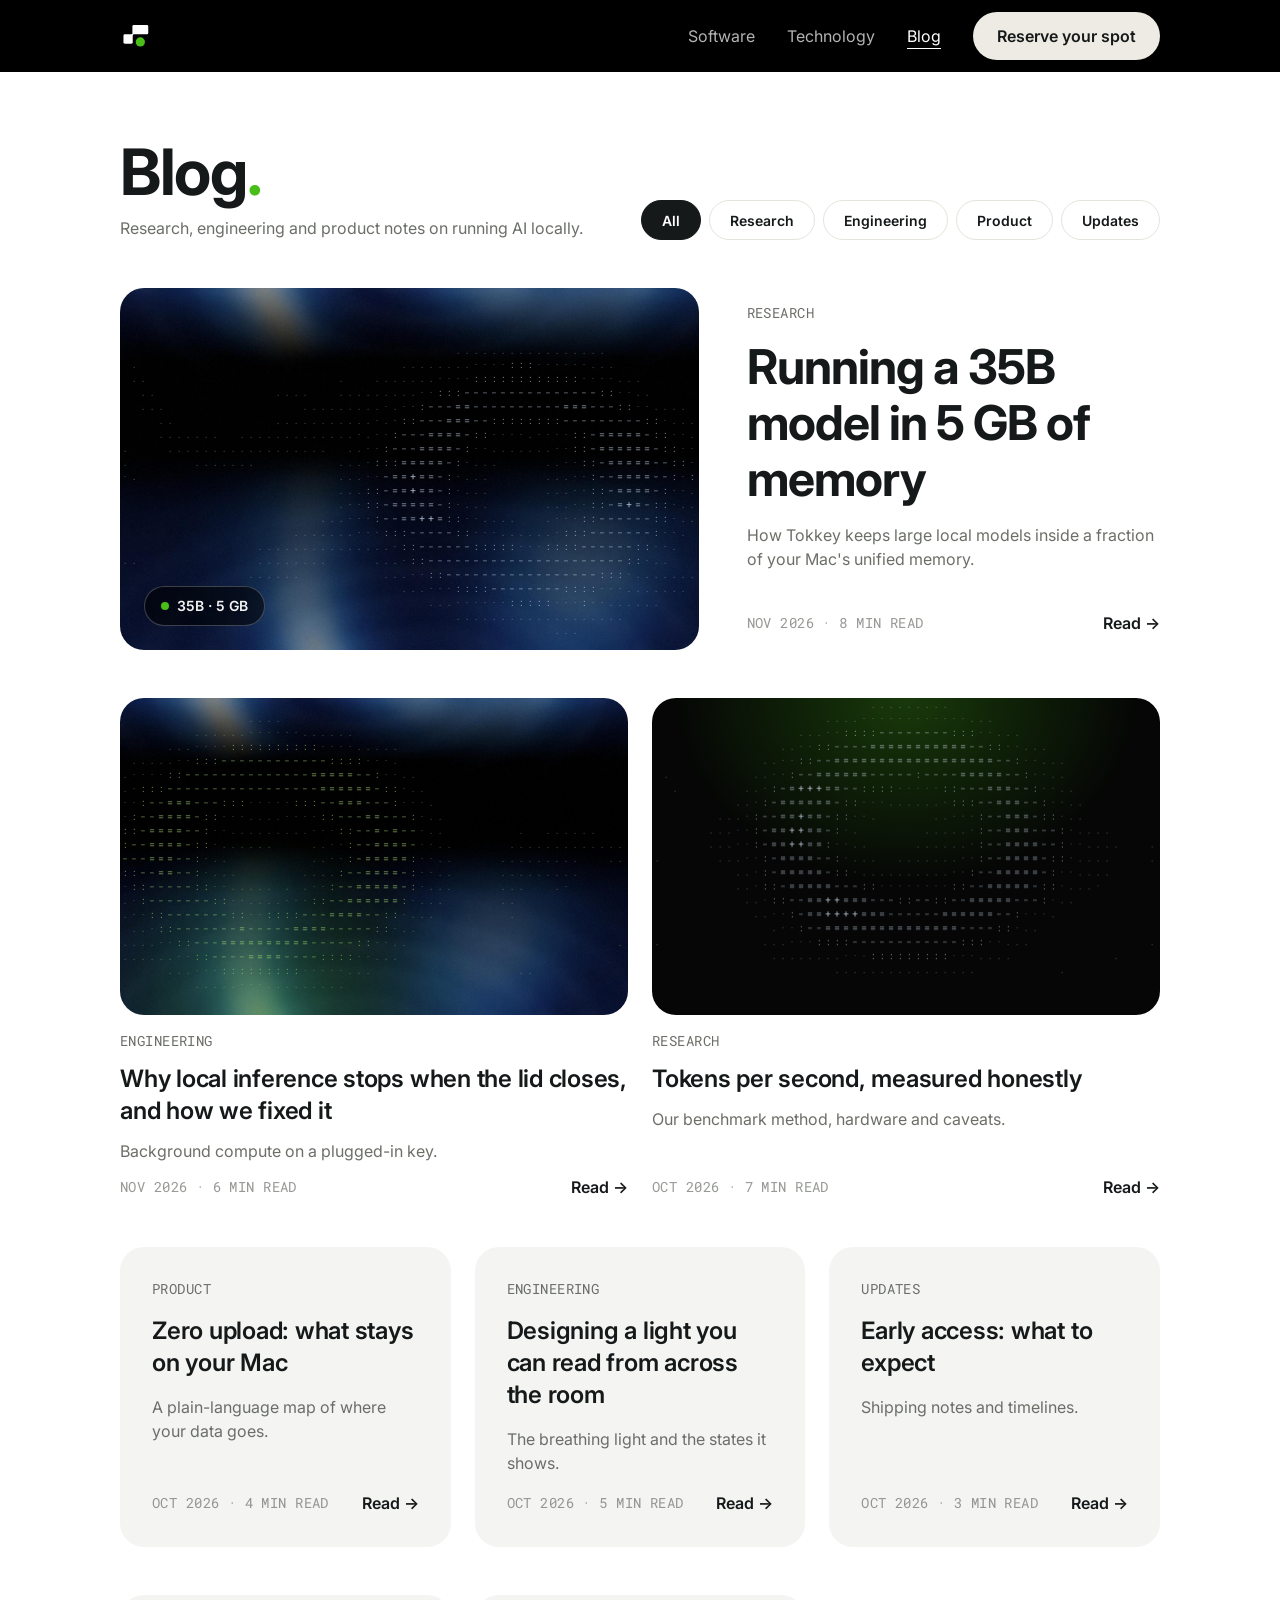
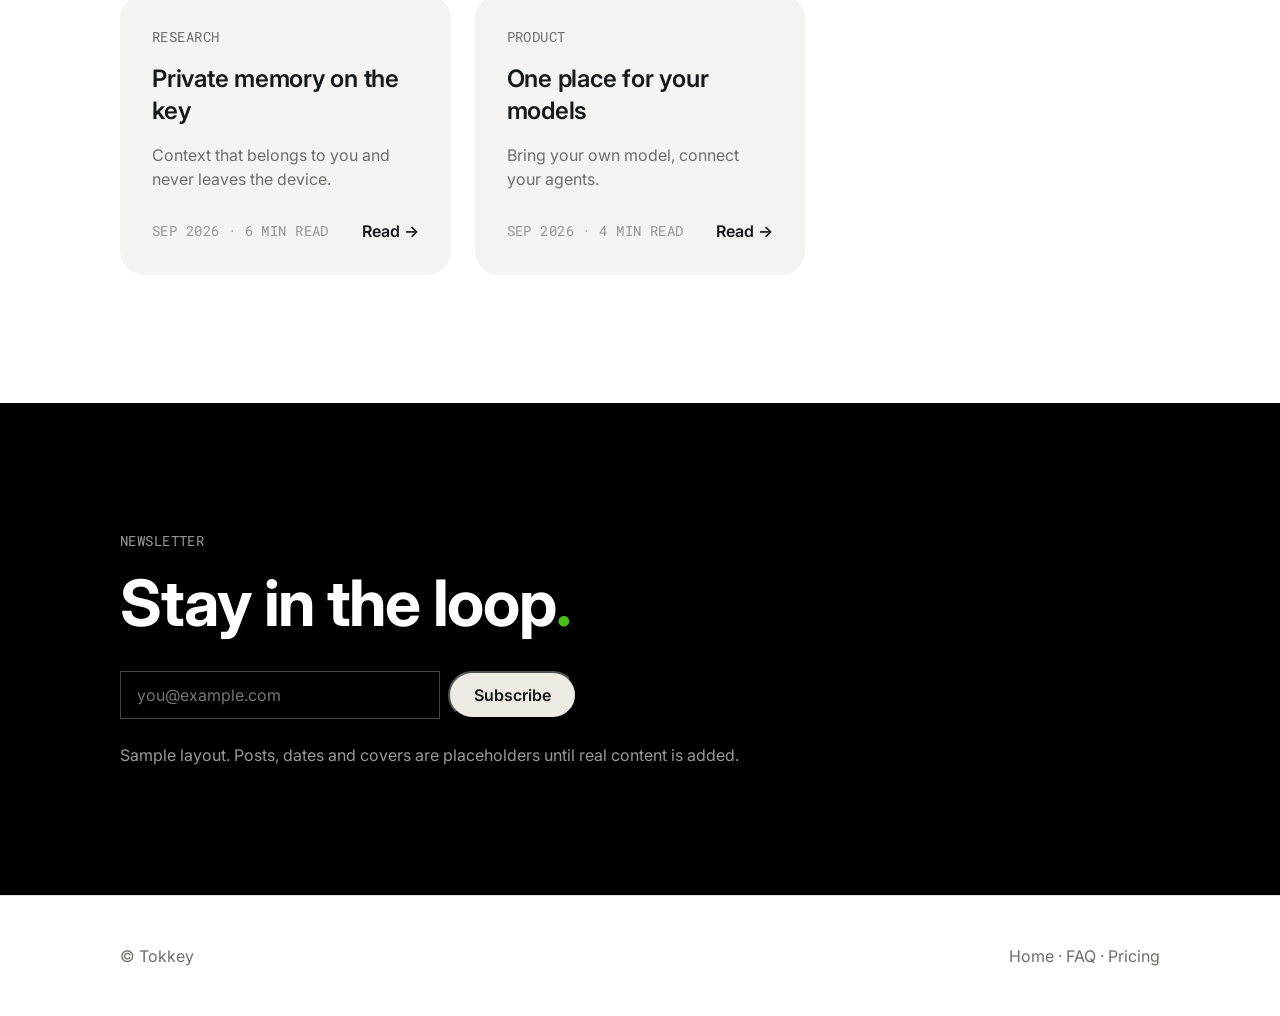
==== commit 05156383: "Logo without background, larger FAQ, simpler last two screens, title size fix Co-Authored-By: Claude" ====
--- a/blog.html
+++ b/blog.html
@@ -9,7 +9,7 @@
 .eyebrow{font:400 14px/20px var(--mono);letter-spacing:.03em;text-transform:uppercase;color:var(--mut)}.eyebrow.soft{opacity:.7}
 h1,h2,h3{font-weight:700;letter-spacing:-.02em}.dot{color:var(--accent)}
 header.nav{background:#000;height:72px}header.nav .wrap{height:100%;display:flex;align-items:center;justify-content:space-between}
-.brand{display:flex;align-items:center;color:#fff}.brand svg{height:32px;width:32px}.logo-sym{border-radius:16.4%;box-shadow:0 0 0 1px #2E2E2B}
+.brand{display:flex;align-items:center;color:#fff}.brand svg{height:32px;width:32px}
 .nav-links{display:flex;align-items:center;gap:32px}.nav-links a.link{color:rgba(255,255,255,.7)}.nav-links a.link.on{color:#fff;text-decoration:underline;text-underline-offset:6px}
 .btn{display:inline-flex;align-items:center;height:48px;padding:0 24px;border-radius:24px;font:600 16px/24px var(--sans);background:#EDEBE3;color:var(--ink)}
 .head{padding:64px 0 32px;display:flex;justify-content:space-between;align-items:flex-end;gap:24px;flex-wrap:wrap}
@@ -31,7 +31,7 @@
 @media(max-width:1200px){:root{--gutter:40px}.card h2{font-size:36px;line-height:44px}}
 @media(max-width:900px){:root{--gutter:16px}.nav-links a.link{display:none}.head h1{font-size:48px;line-height:56px}.feat{flex-direction:column;align-items:stretch;gap:24px}.mid,.sm{grid-column:span 6}.cta h2{font-size:40px;line-height:48px}.cta{padding:96px 0}}
 </style></head><body>
-<header class="nav"><div class="wrap"><a class="brand" href="index.html" aria-label="Tokkey"><svg class="logo logo-sym" viewBox="0 0 111 111" fill="none" xmlns="http://www.w3.org/2000/svg" role="img" aria-label="Tokkey"><rect width="110.032" height="110.032" rx="18.0521" fill="black"/><rect x="44.1279" y="81.9507" width="32.0926" height="32.0926" rx="4.58466" transform="rotate(-180 44.1279 81.9507)" fill="white"/><rect x="86.5361" y="92.2662" width="32.0926" height="32.0926" rx="16.0463" transform="rotate(-180 86.5361 92.2662)" fill="#4ABE18"/><rect x="97.9978" y="49.8582" width="55.0159" height="32.0926" rx="4.58466" transform="rotate(-180 97.9978 49.8582)" fill="white"/><path d="M47.5317 49.873C45.6249 50.0358 44.1276 51.634 44.1274 53.5829C44.1274 53.7107 44.1334 53.8373 44.146 53.9618L42.9614 55.0155L38.9702 50.4315L39.48 49.8505C41.4332 49.7349 42.9819 48.115 42.9819 46.1327C42.9819 46.048 42.9777 45.9641 42.9722 45.8808L43.0024 45.8466L47.5317 49.873Z" fill="white"/></svg></a><nav class="nav-links"><a class="link" href="software.html">Software</a><a class="link" href="technology.html">Technology</a><a class="link on" href="blog.html">Blog</a><a class="btn" href="software.html#early">Reserve your spot</a></nav></div></header>
+<header class="nav"><div class="wrap"><a class="brand" href="index.html" aria-label="Tokkey"><svg class="logo logo-sym" viewBox="0 0 111 111" fill="none" xmlns="http://www.w3.org/2000/svg" role="img" aria-label="Tokkey"><rect x="44.1279" y="81.9507" width="32.0926" height="32.0926" rx="4.58466" transform="rotate(-180 44.1279 81.9507)" fill="white"/><rect x="86.5361" y="92.2662" width="32.0926" height="32.0926" rx="16.0463" transform="rotate(-180 86.5361 92.2662)" fill="#4ABE18"/><rect x="97.9978" y="49.8582" width="55.0159" height="32.0926" rx="4.58466" transform="rotate(-180 97.9978 49.8582)" fill="white"/><path d="M47.5317 49.873C45.6249 50.0358 44.1276 51.634 44.1274 53.5829C44.1274 53.7107 44.1334 53.8373 44.146 53.9618L42.9614 55.0155L38.9702 50.4315L39.48 49.8505C41.4332 49.7349 42.9819 48.115 42.9819 46.1327C42.9819 46.048 42.9777 45.9641 42.9722 45.8808L43.0024 45.8466L47.5317 49.873Z" fill="white"/></svg></a><nav class="nav-links"><a class="link" href="software.html">Software</a><a class="link" href="technology.html">Technology</a><a class="link on" href="blog.html">Blog</a><a class="btn" href="software.html#early">Reserve your spot</a></nav></div></header>
 <main class="wrap"><div class="head"><div><h1>Blog<span class="dot">.</span></h1><p>Research, engineering and product notes on running AI locally.</p></div>
 <div class="tabs" id="tabs"><button class="on" data-f="All">All</button><button data-f="Research">Research</button><button data-f="Engineering">Engineering</button><button data-f="Product">Product</button><button data-f="Updates">Updates</button></div></div>
 <div class="grid"><article class="card feat" data-c="Research"><div class="cover c1"><canvas id="c1"></canvas><span class="chip">35B · 5 GB</span></div><div class="body"><span class="eyebrow">Research</span><h2>Running a 35B model in 5 GB of memory</h2><p>How Tokkey keeps large local models inside a fraction of your Mac's unified memory.</p><div class="meta"><span class="eyebrow soft">Nov 2026 · 8 min read</span><span class="more">Read <i>→</i></span></div></div></article><article class="card mid" data-c="Engineering"><div class="cover c2"><canvas id="c2"></canvas></div><div class="body"><span class="eyebrow">Engineering</span><h3>Why local inference stops when the lid closes, and how we fixed it</h3><p>Background compute on a plugged-in key.</p><div class="meta"><span class="eyebrow soft">Nov 2026 · 6 min read</span><span class="more">Read <i>→</i></span></div></div></article><article class="card mid" data-c="Research"><div class="cover c3"><canvas id="c3"></canvas></div><div class="body"><span class="eyebrow">Research</span><h3>Tokens per second, measured honestly</h3><p>Our benchmark method, hardware and caveats.</p><div class="meta"><span class="eyebrow soft">Oct 2026 · 7 min read</span><span class="more">Read <i>→</i></span></div></div></article><article class="card sm" data-c="Product"><span class="eyebrow">Product</span><h3>Zero upload: what stays on your Mac</h3><p>A plain-language map of where your data goes.</p><div class="meta"><span class="eyebrow soft">Oct 2026 · 4 min read</span><span class="more">Read <i>→</i></span></div></article><article class="card sm" data-c="Engineering"><span class="eyebrow">Engineering</span><h3>Designing a light you can read from across the room</h3><p>The breathing light and the states it shows.</p><div class="meta"><span class="eyebrow soft">Oct 2026 · 5 min read</span><span class="more">Read <i>→</i></span></div></article><article class="card sm" data-c="Updates"><span class="eyebrow">Updates</span><h3>Early access: what to expect</h3><p>Shipping notes and timelines.</p><div class="meta"><span class="eyebrow soft">Oct 2026 · 3 min read</span><span class="more">Read <i>→</i></span></div></article><article class="card sm" data-c="Research"><span class="eyebrow">Research</span><h3>Private memory on the key</h3><p>Context that belongs to you and never leaves the device.</p><div class="meta"><span class="eyebrow soft">Sep 2026 · 6 min read</span><span class="more">Read <i>→</i></span></div></article><article class="card sm" data-c="Product"><span class="eyebrow">Product</span><h3>One place for your models</h3><p>Bring your own model, connect your agents.</p><div class="meta"><span class="eyebrow soft">Sep 2026 · 4 min read</span><span class="more">Read <i>→</i></span></div></article></div></main>
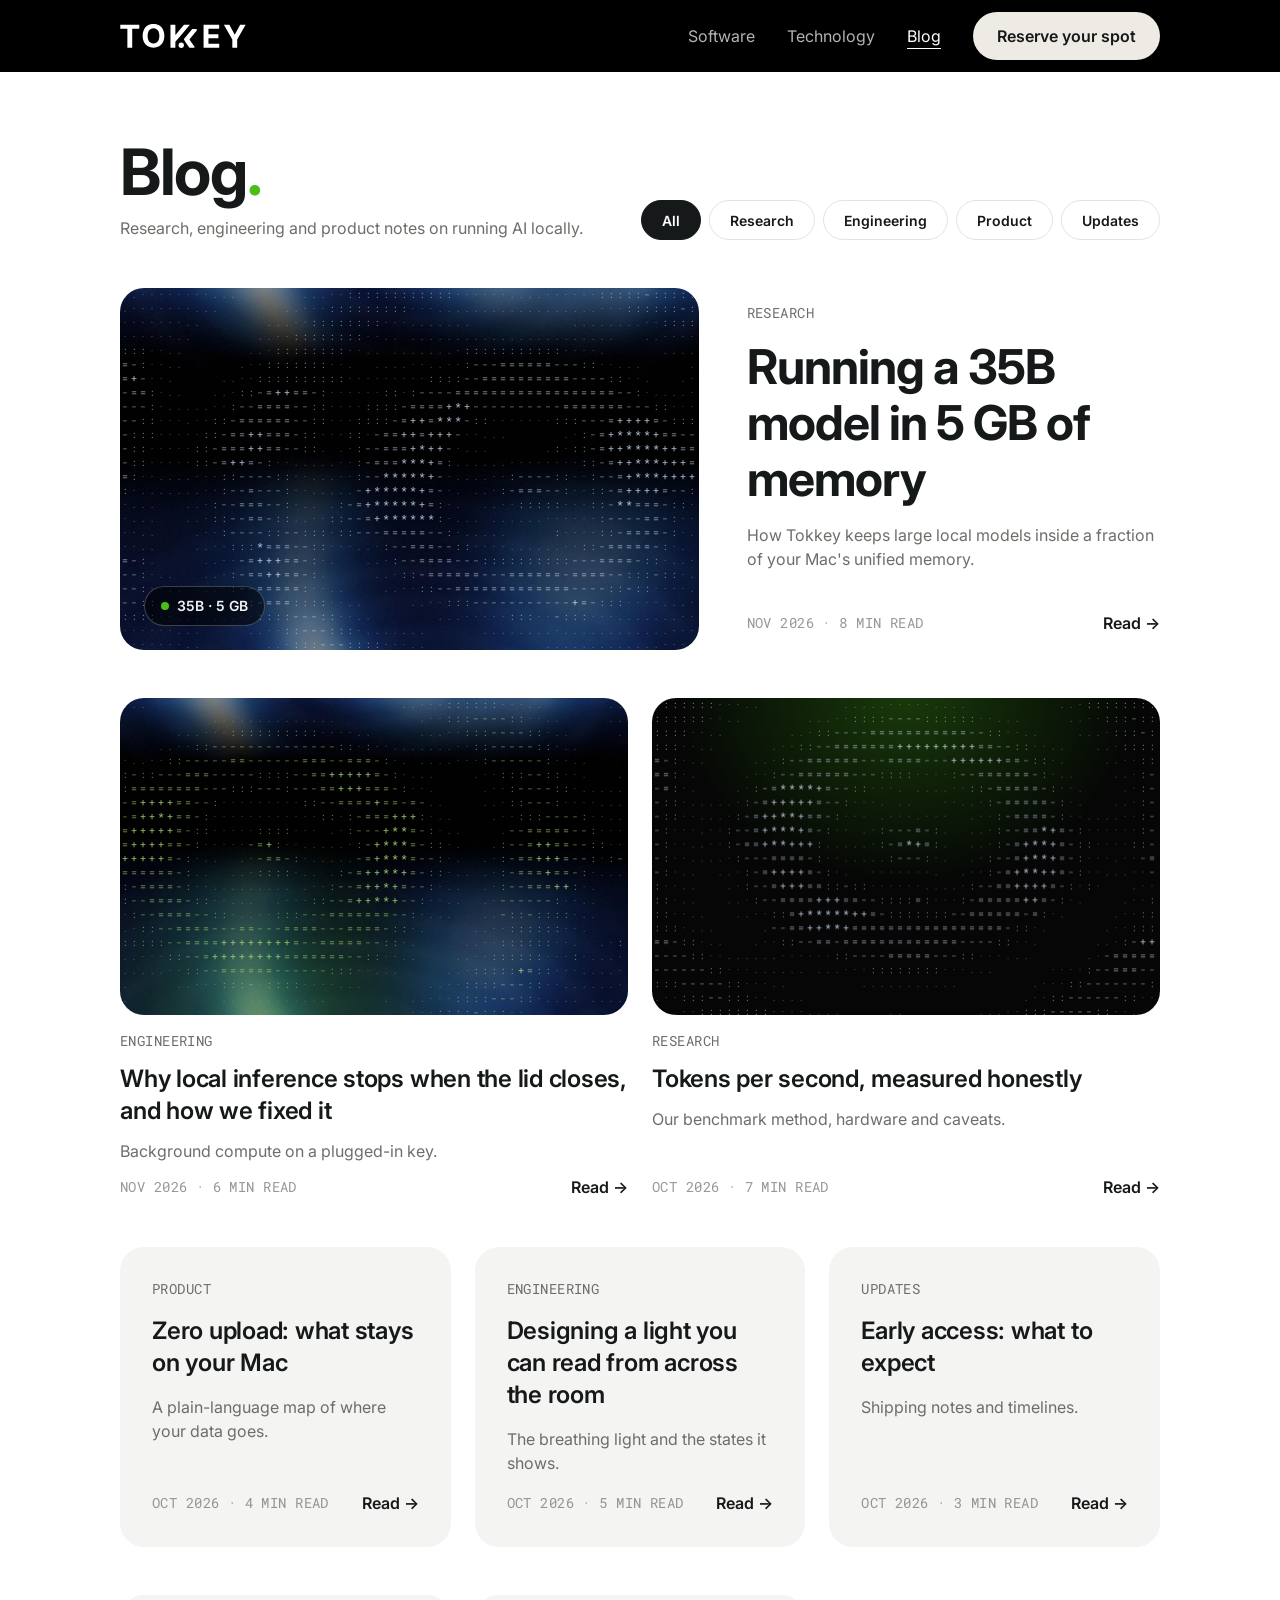
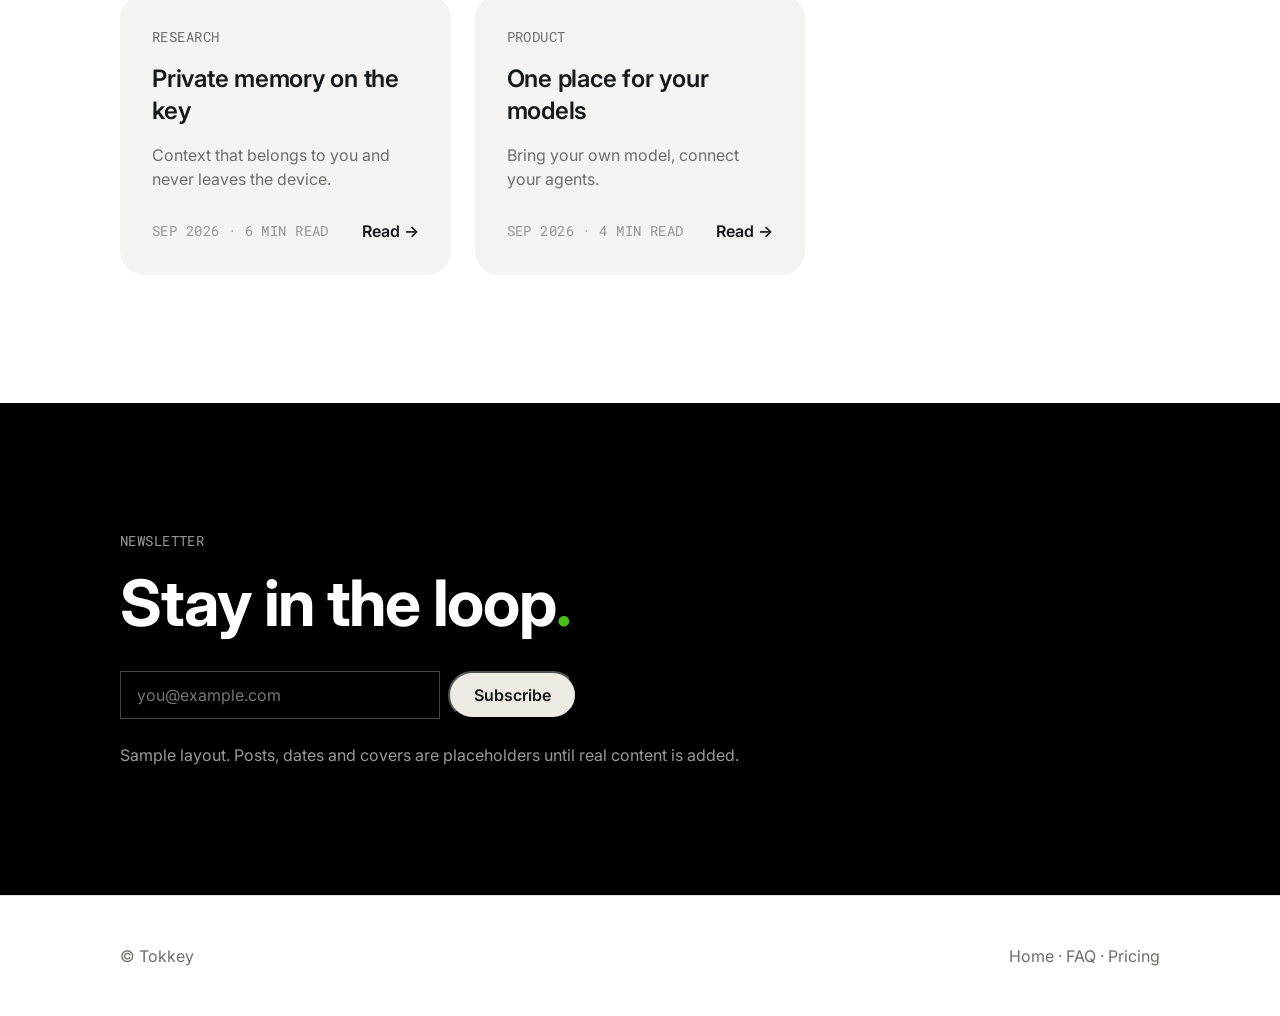
==== commit ce8a6d6b: "Homepage v64: carousel, Personal/Local power spine layout, Kickstarter signup - "Made for your daily" ====
--- a/blog.html
+++ b/blog.html
@@ -9,7 +9,7 @@
 .eyebrow{font:400 14px/20px var(--mono);letter-spacing:.03em;text-transform:uppercase;color:var(--mut)}.eyebrow.soft{opacity:.7}
 h1,h2,h3{font-weight:700;letter-spacing:-.02em}.dot{color:var(--accent)}
 header.nav{background:#000;height:72px}header.nav .wrap{height:100%;display:flex;align-items:center;justify-content:space-between}
-.brand{display:flex;align-items:center;color:#fff}.brand svg{height:32px;width:32px}
+.brand{display:flex;align-items:center;color:#fff}.brand svg{height:32px;width:auto}
 .nav-links{display:flex;align-items:center;gap:32px}.nav-links a.link{color:rgba(255,255,255,.7)}.nav-links a.link.on{color:#fff;text-decoration:underline;text-underline-offset:6px}
 .btn{display:inline-flex;align-items:center;height:48px;padding:0 24px;border-radius:24px;font:600 16px/24px var(--sans);background:#EDEBE3;color:var(--ink)}
 .head{padding:64px 0 32px;display:flex;justify-content:space-between;align-items:flex-end;gap:24px;flex-wrap:wrap}
@@ -31,7 +31,7 @@
 @media(max-width:1200px){:root{--gutter:40px}.card h2{font-size:36px;line-height:44px}}
 @media(max-width:900px){:root{--gutter:16px}.nav-links a.link{display:none}.head h1{font-size:48px;line-height:56px}.feat{flex-direction:column;align-items:stretch;gap:24px}.mid,.sm{grid-column:span 6}.cta h2{font-size:40px;line-height:48px}.cta{padding:96px 0}}
 </style></head><body>
-<header class="nav"><div class="wrap"><a class="brand" href="index.html" aria-label="Tokkey"><svg class="logo logo-sym" viewBox="0 0 111 111" fill="none" xmlns="http://www.w3.org/2000/svg" role="img" aria-label="Tokkey"><rect x="44.1279" y="81.9507" width="32.0926" height="32.0926" rx="4.58466" transform="rotate(-180 44.1279 81.9507)" fill="white"/><rect x="86.5361" y="92.2662" width="32.0926" height="32.0926" rx="16.0463" transform="rotate(-180 86.5361 92.2662)" fill="#4ABE18"/><rect x="97.9978" y="49.8582" width="55.0159" height="32.0926" rx="4.58466" transform="rotate(-180 97.9978 49.8582)" fill="white"/><path d="M47.5317 49.873C45.6249 50.0358 44.1276 51.634 44.1274 53.5829C44.1274 53.7107 44.1334 53.8373 44.146 53.9618L42.9614 55.0155L38.9702 50.4315L39.48 49.8505C41.4332 49.7349 42.9819 48.115 42.9819 46.1327C42.9819 46.048 42.9777 45.9641 42.9722 45.8808L43.0024 45.8466L47.5317 49.873Z" fill="white"/></svg></a><nav class="nav-links"><a class="link" href="software.html">Software</a><a class="link" href="technology.html">Technology</a><a class="link on" href="blog.html">Blog</a><a class="btn" href="software.html#early">Reserve your spot</a></nav></div></header>
+<header class="nav"><div class="wrap"><a class="brand" href="index.html" aria-label="Tokkey"><svg class="logo" viewBox="150 0 436 111" xmlns="http://www.w3.org/2000/svg"><path d="M510.351 16.0464H529.373L547.69 50.6405H548.475L566.792 16.0464H585.814L556.515 67.9768V96.3737H539.65V67.9768L510.351 16.0464Z" fill="currentColor"/><path d="M439.889 96.3737V16.0464H494.016V30.0488H456.872V49.1893H491.231V63.1916H456.872V82.3714H494.173V96.3737H439.889Z" fill="currentColor"/><path d="M303.783 55.016C303.783 63.7757 302.123 71.2279 298.802 77.3727C295.507 83.5176 291.01 88.2112 285.309 91.4536C279.635 94.6698 273.255 96.2779 266.169 96.2779C259.03 96.2779 252.624 94.6567 246.95 91.4143C241.276 88.172 236.791 83.4783 233.497 77.3335C230.202 71.1887 228.555 63.7495 228.555 55.016C228.555 46.2563 230.202 38.8041 233.497 32.6593C236.791 26.5144 241.276 21.8339 246.95 18.6177C252.624 15.3753 259.03 13.7541 266.169 13.7541C273.255 13.7541 279.635 15.3753 285.309 18.6177C291.01 21.8339 295.507 26.5144 298.802 32.6593C302.123 38.8041 303.783 46.2563 303.783 55.016ZM286.565 55.016C286.565 49.3418 285.715 44.5567 284.015 40.6606C282.342 36.7645 279.975 33.8098 276.916 31.7964C273.856 29.783 270.274 28.7763 266.169 28.7763C262.064 28.7763 258.481 29.783 255.422 31.7964C252.363 33.8098 249.983 36.7645 248.284 40.6606C246.61 44.5567 245.773 49.3418 245.773 55.016C245.773 60.6902 246.61 65.4753 248.284 69.3714C249.983 73.2675 252.363 76.2222 255.422 78.2356C258.481 80.249 262.064 81.2557 266.169 81.2557C270.274 81.2557 273.856 80.249 276.916 78.2356C279.975 76.2222 282.342 73.2675 284.015 69.3714C285.715 65.4753 286.565 60.6902 286.565 55.016Z" fill="currentColor"/><path d="M150.979 30.0488V16.0464H216.95V30.0488H192.358V96.3737H175.571V30.0488H150.979Z" fill="currentColor"/><rect x="371.673" y="96.8224" width="18.4848" height="18.4848" rx="9.24238" transform="rotate(-180 371.673 96.8224)" fill="currentColor"/><path d="M372.267 68.7234L377.867 77.7806L378.434 78.7826L390.302 95.0697C390.868 95.8475 391.773 96.3076 392.735 96.3076H405.618C408.077 96.3076 409.499 93.5194 408.055 91.5286L391.964 69.3382C391.157 68.2254 391.206 66.7074 392.083 65.649L416.313 36.4132C417.94 34.4504 416.544 31.4805 413.995 31.4805H401.474C400.57 31.4805 399.713 31.887 399.141 32.5877L372.495 65.2358C371.683 66.2307 371.591 67.6311 372.267 68.7234Z" fill="currentColor"/><path d="M325.068 16.0468V96.3741H342.051V75.0902L351.248 64.8074L362.564 52.0136L392.373 16.0468H372.017L343.11 51.4645H342.051V16.0468H325.068Z" fill="currentColor"/></svg></a><nav class="nav-links"><a class="link" href="software.html">Software</a><a class="link" href="technology.html">Technology</a><a class="link on" href="blog.html">Blog</a><a class="btn" href="software.html#early">Reserve your spot</a></nav></div></header>
 <main class="wrap"><div class="head"><div><h1>Blog<span class="dot">.</span></h1><p>Research, engineering and product notes on running AI locally.</p></div>
 <div class="tabs" id="tabs"><button class="on" data-f="All">All</button><button data-f="Research">Research</button><button data-f="Engineering">Engineering</button><button data-f="Product">Product</button><button data-f="Updates">Updates</button></div></div>
 <div class="grid"><article class="card feat" data-c="Research"><div class="cover c1"><canvas id="c1"></canvas><span class="chip">35B · 5 GB</span></div><div class="body"><span class="eyebrow">Research</span><h2>Running a 35B model in 5 GB of memory</h2><p>How Tokkey keeps large local models inside a fraction of your Mac's unified memory.</p><div class="meta"><span class="eyebrow soft">Nov 2026 · 8 min read</span><span class="more">Read <i>→</i></span></div></div></article><article class="card mid" data-c="Engineering"><div class="cover c2"><canvas id="c2"></canvas></div><div class="body"><span class="eyebrow">Engineering</span><h3>Why local inference stops when the lid closes, and how we fixed it</h3><p>Background compute on a plugged-in key.</p><div class="meta"><span class="eyebrow soft">Nov 2026 · 6 min read</span><span class="more">Read <i>→</i></span></div></div></article><article class="card mid" data-c="Research"><div class="cover c3"><canvas id="c3"></canvas></div><div class="body"><span class="eyebrow">Research</span><h3>Tokens per second, measured honestly</h3><p>Our benchmark method, hardware and caveats.</p><div class="meta"><span class="eyebrow soft">Oct 2026 · 7 min read</span><span class="more">Read <i>→</i></span></div></div></article><article class="card sm" data-c="Product"><span class="eyebrow">Product</span><h3>Zero upload: what stays on your Mac</h3><p>A plain-language map of where your data goes.</p><div class="meta"><span class="eyebrow soft">Oct 2026 · 4 min read</span><span class="more">Read <i>→</i></span></div></article><article class="card sm" data-c="Engineering"><span class="eyebrow">Engineering</span><h3>Designing a light you can read from across the room</h3><p>The breathing light and the states it shows.</p><div class="meta"><span class="eyebrow soft">Oct 2026 · 5 min read</span><span class="more">Read <i>→</i></span></div></article><article class="card sm" data-c="Updates"><span class="eyebrow">Updates</span><h3>Early access: what to expect</h3><p>Shipping notes and timelines.</p><div class="meta"><span class="eyebrow soft">Oct 2026 · 3 min read</span><span class="more">Read <i>→</i></span></div></article><article class="card sm" data-c="Research"><span class="eyebrow">Research</span><h3>Private memory on the key</h3><p>Context that belongs to you and never leaves the device.</p><div class="meta"><span class="eyebrow soft">Sep 2026 · 6 min read</span><span class="more">Read <i>→</i></span></div></article><article class="card sm" data-c="Product"><span class="eyebrow">Product</span><h3>One place for your models</h3><p>Bring your own model, connect your agents.</p><div class="meta"><span class="eyebrow soft">Sep 2026 · 4 min read</span><span class="more">Read <i>→</i></span></div></article></div></main>
@@ -45,7 +45,7 @@
   var list=[];
   function make(id,cfg){
     var cv=document.getElementById(id); if(!cv) return;
-    var cx0=cv.getContext('2d'), o={cv:cv,cx:cx0,cfg:cfg,on:true,t0:0};cv.parentNode.addEventListener('pointerenter',function(){o.t0=performance.now()/1000});cv.parentNode.addEventListener('pointerdown',function(){o.t0=performance.now()/1000});setTimeout(function(){o.t0=performance.now()/1000},900);
+    var cx0=cv.getContext('2d'), o={cv:cv,cx:cx0,cfg:cfg,on:true};
     if('IntersectionObserver' in window) new IntersectionObserver(function(e){o.on=e[0].isIntersecting},{threshold:0}).observe(cv.parentNode);
     list.push(o);
   }
@@ -61,8 +61,8 @@
     cx0.font=fs+'px "Commit Mono","Roboto Mono",ui-monospace,monospace';
     cx0.textAlign='center';cx0.textBaseline='middle';cx0.fillStyle=c.col||'#dbe9ff';
     for(var y=ch/2;y<h;y+=ch){for(var x=cw/2;x<w;x+=cw){
-      var l=lumAt(x/w,y/h),d=Math.hypot(x-hx,(y-hy)*1.25),
-          ra=t-(o.t0||-99),rp=(ra>0&&ra<4?Math.exp(-((d-ra*150)/48)*((d-ra*150)/48))*Math.exp(-ra/1.5):0),v=l*c.k1*.45+rp*c.k2*1.2,ix=Math.min(7,Math.floor(v*8));
+      var l=lumAt(x/w+t*.005,y/h),d=Math.hypot(x-hx,(y-hy)*1.25),
+          rp=(.5+.5*Math.sin(d*.042-t*2.2))*Math.exp(-d/c.dec),v=l*c.k1+rp*c.k2,ix=Math.min(7,Math.floor(v*8));
       if(ix<1) continue;
       cx0.globalAlpha=Math.min(.9,.16+ix*.1)*(c.a||1);
       cx0.fillText(RAMP.charAt(ix),x,y);
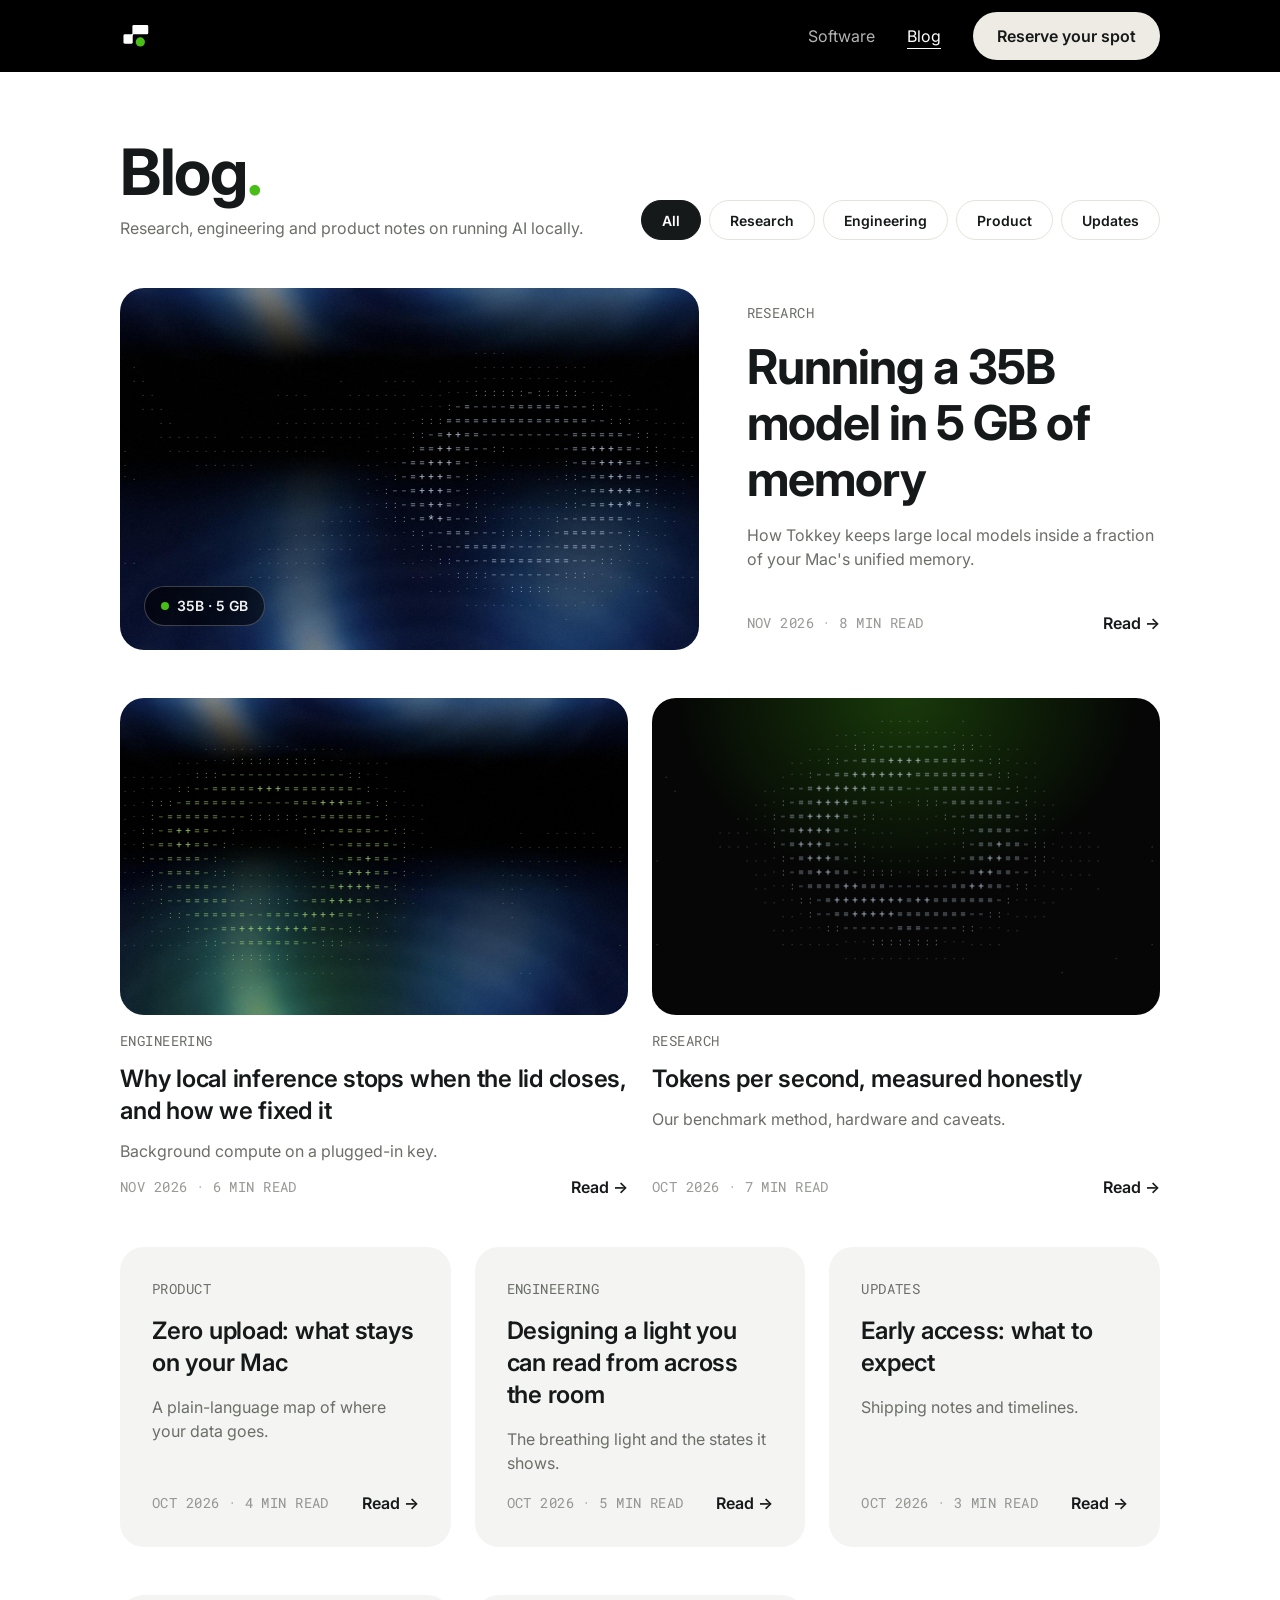
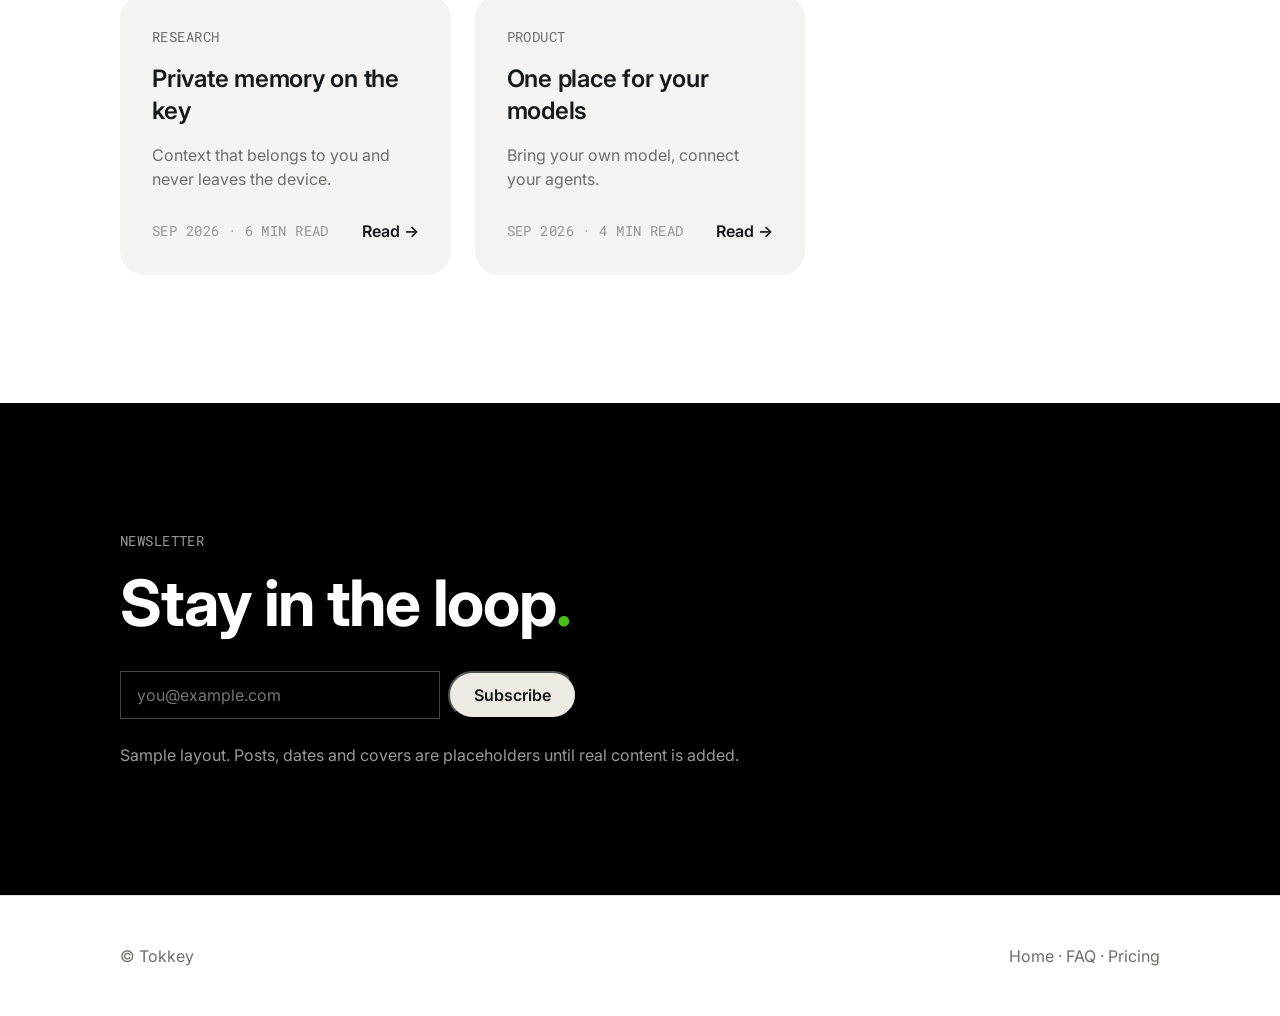
==== commit 04f5c41a: "Homepage v3: storyboard hero becomes the repo root Replace the root with the current homepage (Claud" ====
--- a/blog.html
+++ b/blog.html
@@ -9,7 +9,7 @@
 .eyebrow{font:400 14px/20px var(--mono);letter-spacing:.03em;text-transform:uppercase;color:var(--mut)}.eyebrow.soft{opacity:.7}
 h1,h2,h3{font-weight:700;letter-spacing:-.02em}.dot{color:var(--accent)}
 header.nav{background:#000;height:72px}header.nav .wrap{height:100%;display:flex;align-items:center;justify-content:space-between}
-.brand{display:flex;align-items:center;color:#fff}.brand svg{height:32px;width:auto}
+.brand{display:flex;align-items:center;color:#fff}.brand svg{height:32px;width:32px}
 .nav-links{display:flex;align-items:center;gap:32px}.nav-links a.link{color:rgba(255,255,255,.7)}.nav-links a.link.on{color:#fff;text-decoration:underline;text-underline-offset:6px}
 .btn{display:inline-flex;align-items:center;height:48px;padding:0 24px;border-radius:24px;font:600 16px/24px var(--sans);background:#EDEBE3;color:var(--ink)}
 .head{padding:64px 0 32px;display:flex;justify-content:space-between;align-items:flex-end;gap:24px;flex-wrap:wrap}
@@ -31,7 +31,7 @@
 @media(max-width:1200px){:root{--gutter:40px}.card h2{font-size:36px;line-height:44px}}
 @media(max-width:900px){:root{--gutter:16px}.nav-links a.link{display:none}.head h1{font-size:48px;line-height:56px}.feat{flex-direction:column;align-items:stretch;gap:24px}.mid,.sm{grid-column:span 6}.cta h2{font-size:40px;line-height:48px}.cta{padding:96px 0}}
 </style></head><body>
-<header class="nav"><div class="wrap"><a class="brand" href="index.html" aria-label="Tokkey"><svg class="logo" viewBox="150 0 436 111" xmlns="http://www.w3.org/2000/svg"><path d="M510.351 16.0464H529.373L547.69 50.6405H548.475L566.792 16.0464H585.814L556.515 67.9768V96.3737H539.65V67.9768L510.351 16.0464Z" fill="currentColor"/><path d="M439.889 96.3737V16.0464H494.016V30.0488H456.872V49.1893H491.231V63.1916H456.872V82.3714H494.173V96.3737H439.889Z" fill="currentColor"/><path d="M303.783 55.016C303.783 63.7757 302.123 71.2279 298.802 77.3727C295.507 83.5176 291.01 88.2112 285.309 91.4536C279.635 94.6698 273.255 96.2779 266.169 96.2779C259.03 96.2779 252.624 94.6567 246.95 91.4143C241.276 88.172 236.791 83.4783 233.497 77.3335C230.202 71.1887 228.555 63.7495 228.555 55.016C228.555 46.2563 230.202 38.8041 233.497 32.6593C236.791 26.5144 241.276 21.8339 246.95 18.6177C252.624 15.3753 259.03 13.7541 266.169 13.7541C273.255 13.7541 279.635 15.3753 285.309 18.6177C291.01 21.8339 295.507 26.5144 298.802 32.6593C302.123 38.8041 303.783 46.2563 303.783 55.016ZM286.565 55.016C286.565 49.3418 285.715 44.5567 284.015 40.6606C282.342 36.7645 279.975 33.8098 276.916 31.7964C273.856 29.783 270.274 28.7763 266.169 28.7763C262.064 28.7763 258.481 29.783 255.422 31.7964C252.363 33.8098 249.983 36.7645 248.284 40.6606C246.61 44.5567 245.773 49.3418 245.773 55.016C245.773 60.6902 246.61 65.4753 248.284 69.3714C249.983 73.2675 252.363 76.2222 255.422 78.2356C258.481 80.249 262.064 81.2557 266.169 81.2557C270.274 81.2557 273.856 80.249 276.916 78.2356C279.975 76.2222 282.342 73.2675 284.015 69.3714C285.715 65.4753 286.565 60.6902 286.565 55.016Z" fill="currentColor"/><path d="M150.979 30.0488V16.0464H216.95V30.0488H192.358V96.3737H175.571V30.0488H150.979Z" fill="currentColor"/><rect x="371.673" y="96.8224" width="18.4848" height="18.4848" rx="9.24238" transform="rotate(-180 371.673 96.8224)" fill="currentColor"/><path d="M372.267 68.7234L377.867 77.7806L378.434 78.7826L390.302 95.0697C390.868 95.8475 391.773 96.3076 392.735 96.3076H405.618C408.077 96.3076 409.499 93.5194 408.055 91.5286L391.964 69.3382C391.157 68.2254 391.206 66.7074 392.083 65.649L416.313 36.4132C417.94 34.4504 416.544 31.4805 413.995 31.4805H401.474C400.57 31.4805 399.713 31.887 399.141 32.5877L372.495 65.2358C371.683 66.2307 371.591 67.6311 372.267 68.7234Z" fill="currentColor"/><path d="M325.068 16.0468V96.3741H342.051V75.0902L351.248 64.8074L362.564 52.0136L392.373 16.0468H372.017L343.11 51.4645H342.051V16.0468H325.068Z" fill="currentColor"/></svg></a><nav class="nav-links"><a class="link" href="software.html">Software</a><a class="link" href="technology.html">Technology</a><a class="link on" href="blog.html">Blog</a><a class="btn" href="software.html#early">Reserve your spot</a></nav></div></header>
+<header class="nav"><div class="wrap"><a class="brand" href="index.html" aria-label="Tokkey"><svg class="logo logo-sym" viewBox="0 0 111 111" fill="none" xmlns="http://www.w3.org/2000/svg" role="img" aria-label="Tokkey"><rect x="44.1279" y="81.9507" width="32.0926" height="32.0926" rx="4.58466" transform="rotate(-180 44.1279 81.9507)" fill="white"/><rect x="86.5361" y="92.2662" width="32.0926" height="32.0926" rx="16.0463" transform="rotate(-180 86.5361 92.2662)" fill="#4ABE18"/><rect x="97.9978" y="49.8582" width="55.0159" height="32.0926" rx="4.58466" transform="rotate(-180 97.9978 49.8582)" fill="white"/><path d="M47.5317 49.873C45.6249 50.0358 44.1276 51.634 44.1274 53.5829C44.1274 53.7107 44.1334 53.8373 44.146 53.9618L42.9614 55.0155L38.9702 50.4315L39.48 49.8505C41.4332 49.7349 42.9819 48.115 42.9819 46.1327C42.9819 46.048 42.9777 45.9641 42.9722 45.8808L43.0024 45.8466L47.5317 49.873Z" fill="white"/></svg></a><nav class="nav-links"><a class="link" href="software.html">Software</a><a class="link on" href="blog.html">Blog</a><a class="btn" href="software.html#access">Reserve your spot</a></nav></div></header>
 <main class="wrap"><div class="head"><div><h1>Blog<span class="dot">.</span></h1><p>Research, engineering and product notes on running AI locally.</p></div>
 <div class="tabs" id="tabs"><button class="on" data-f="All">All</button><button data-f="Research">Research</button><button data-f="Engineering">Engineering</button><button data-f="Product">Product</button><button data-f="Updates">Updates</button></div></div>
 <div class="grid"><article class="card feat" data-c="Research"><div class="cover c1"><canvas id="c1"></canvas><span class="chip">35B · 5 GB</span></div><div class="body"><span class="eyebrow">Research</span><h2>Running a 35B model in 5 GB of memory</h2><p>How Tokkey keeps large local models inside a fraction of your Mac's unified memory.</p><div class="meta"><span class="eyebrow soft">Nov 2026 · 8 min read</span><span class="more">Read <i>→</i></span></div></div></article><article class="card mid" data-c="Engineering"><div class="cover c2"><canvas id="c2"></canvas></div><div class="body"><span class="eyebrow">Engineering</span><h3>Why local inference stops when the lid closes, and how we fixed it</h3><p>Background compute on a plugged-in key.</p><div class="meta"><span class="eyebrow soft">Nov 2026 · 6 min read</span><span class="more">Read <i>→</i></span></div></div></article><article class="card mid" data-c="Research"><div class="cover c3"><canvas id="c3"></canvas></div><div class="body"><span class="eyebrow">Research</span><h3>Tokens per second, measured honestly</h3><p>Our benchmark method, hardware and caveats.</p><div class="meta"><span class="eyebrow soft">Oct 2026 · 7 min read</span><span class="more">Read <i>→</i></span></div></div></article><article class="card sm" data-c="Product"><span class="eyebrow">Product</span><h3>Zero upload: what stays on your Mac</h3><p>A plain-language map of where your data goes.</p><div class="meta"><span class="eyebrow soft">Oct 2026 · 4 min read</span><span class="more">Read <i>→</i></span></div></article><article class="card sm" data-c="Engineering"><span class="eyebrow">Engineering</span><h3>Designing a light you can read from across the room</h3><p>The breathing light and the states it shows.</p><div class="meta"><span class="eyebrow soft">Oct 2026 · 5 min read</span><span class="more">Read <i>→</i></span></div></article><article class="card sm" data-c="Updates"><span class="eyebrow">Updates</span><h3>Early access: what to expect</h3><p>Shipping notes and timelines.</p><div class="meta"><span class="eyebrow soft">Oct 2026 · 3 min read</span><span class="more">Read <i>→</i></span></div></article><article class="card sm" data-c="Research"><span class="eyebrow">Research</span><h3>Private memory on the key</h3><p>Context that belongs to you and never leaves the device.</p><div class="meta"><span class="eyebrow soft">Sep 2026 · 6 min read</span><span class="more">Read <i>→</i></span></div></article><article class="card sm" data-c="Product"><span class="eyebrow">Product</span><h3>One place for your models</h3><p>Bring your own model, connect your agents.</p><div class="meta"><span class="eyebrow soft">Sep 2026 · 4 min read</span><span class="more">Read <i>→</i></span></div></article></div></main>
@@ -45,7 +45,7 @@
   var list=[];
   function make(id,cfg){
     var cv=document.getElementById(id); if(!cv) return;
-    var cx0=cv.getContext('2d'), o={cv:cv,cx:cx0,cfg:cfg,on:true};
+    var cx0=cv.getContext('2d'), o={cv:cv,cx:cx0,cfg:cfg,on:true,t0:0};cv.parentNode.addEventListener('pointerenter',function(){o.t0=performance.now()/1000});cv.parentNode.addEventListener('pointerdown',function(){o.t0=performance.now()/1000});setTimeout(function(){o.t0=performance.now()/1000},900);
     if('IntersectionObserver' in window) new IntersectionObserver(function(e){o.on=e[0].isIntersecting},{threshold:0}).observe(cv.parentNode);
     list.push(o);
   }
@@ -61,8 +61,8 @@
     cx0.font=fs+'px "Commit Mono","Roboto Mono",ui-monospace,monospace';
     cx0.textAlign='center';cx0.textBaseline='middle';cx0.fillStyle=c.col||'#dbe9ff';
     for(var y=ch/2;y<h;y+=ch){for(var x=cw/2;x<w;x+=cw){
-      var l=lumAt(x/w+t*.005,y/h),d=Math.hypot(x-hx,(y-hy)*1.25),
-          rp=(.5+.5*Math.sin(d*.042-t*2.2))*Math.exp(-d/c.dec),v=l*c.k1+rp*c.k2,ix=Math.min(7,Math.floor(v*8));
+      var l=lumAt(x/w,y/h),d=Math.hypot(x-hx,(y-hy)*1.25),
+          ra=t-(o.t0||-99),rp=(ra>0&&ra<4?Math.exp(-((d-ra*150)/48)*((d-ra*150)/48))*Math.exp(-ra/1.5):0),v=l*c.k1*.45+rp*c.k2*1.2,ix=Math.min(7,Math.floor(v*8));
       if(ix<1) continue;
       cx0.globalAlpha=Math.min(.9,.16+ix*.1)*(c.a||1);
       cx0.fillText(RAMP.charAt(ix),x,y);
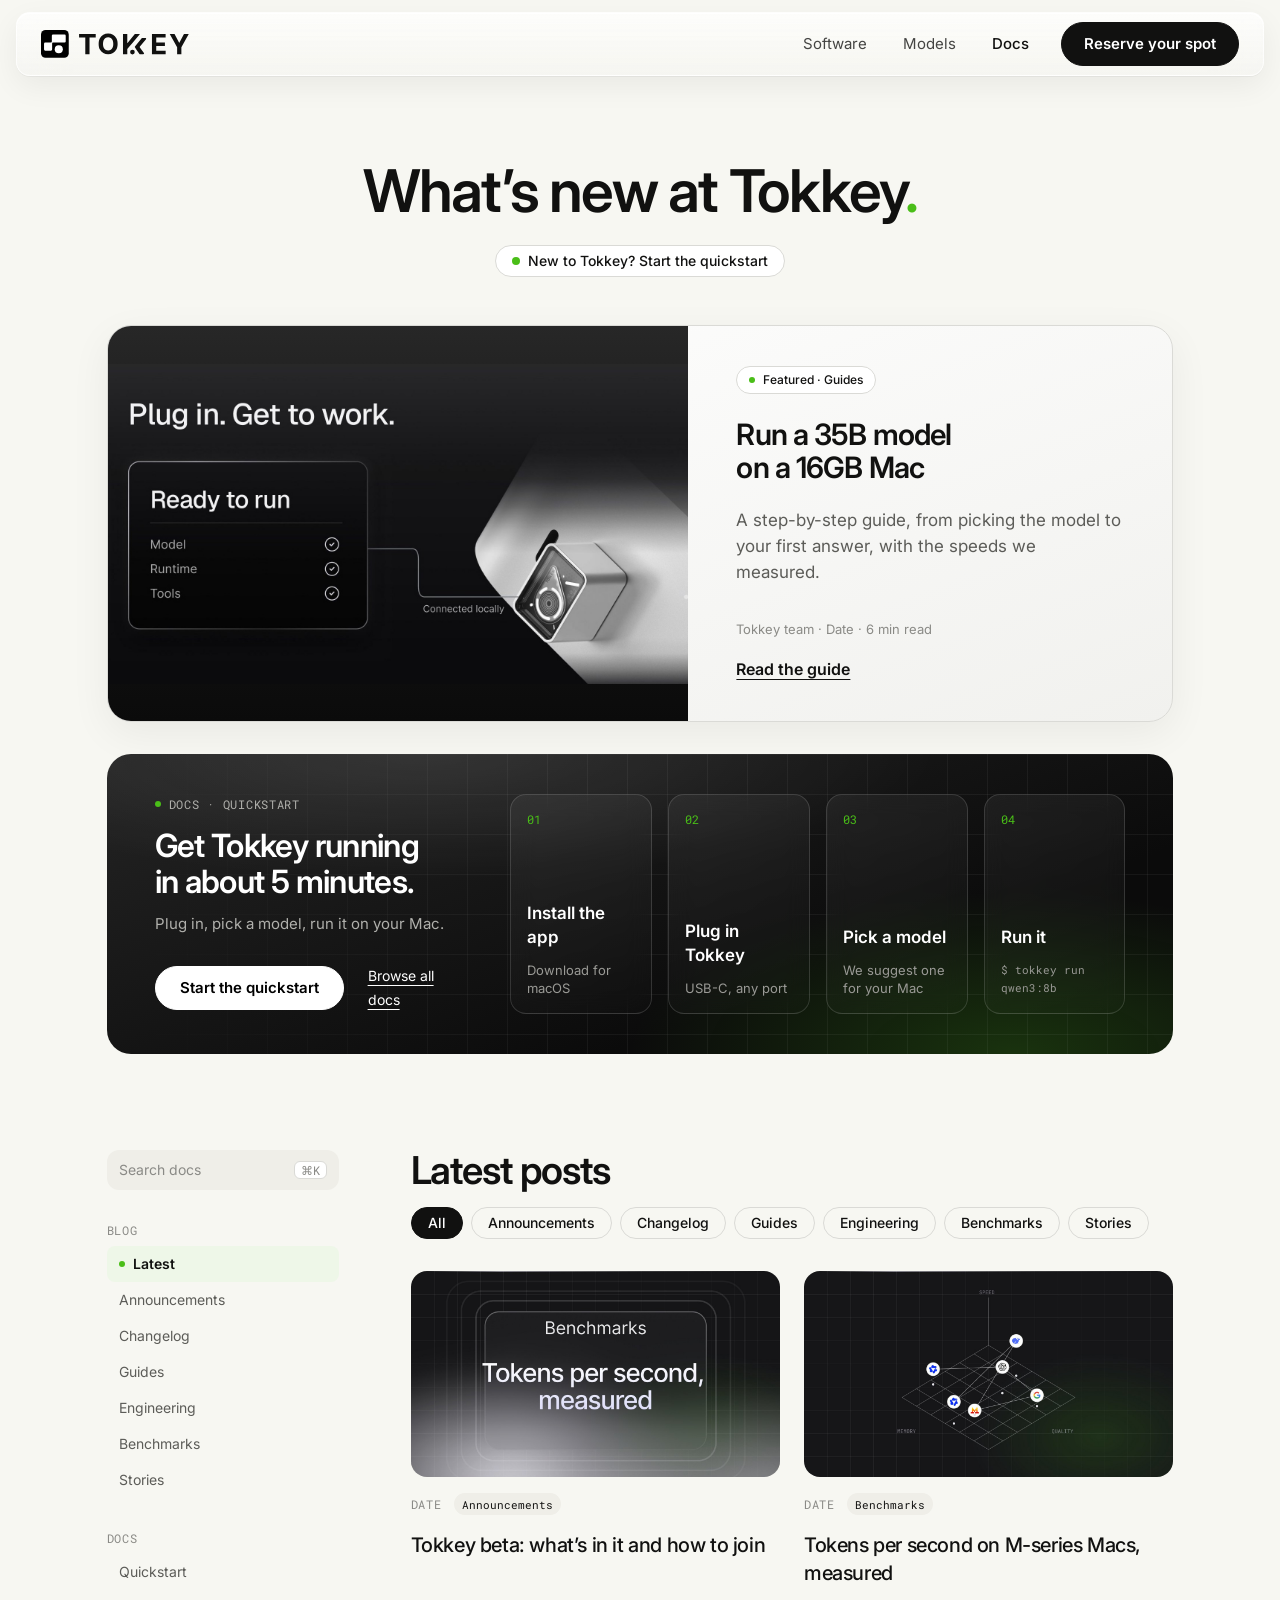
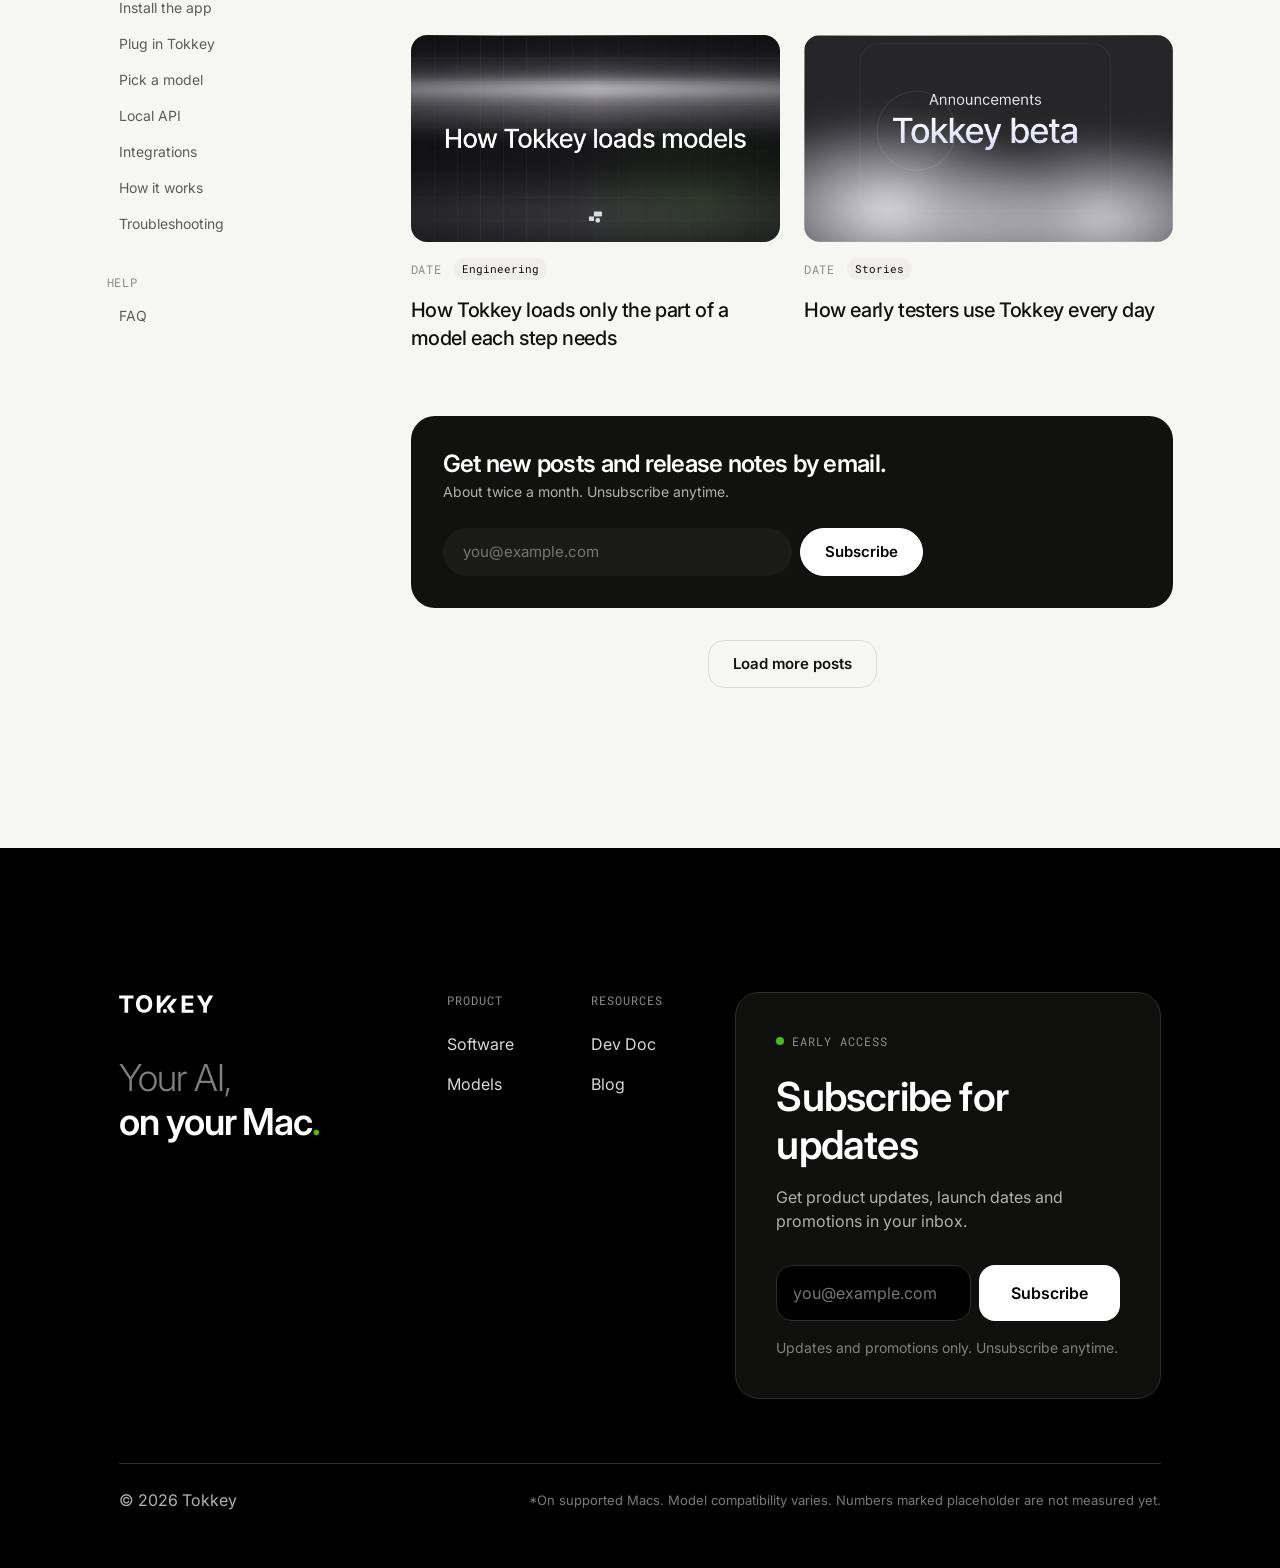
==== commit 2ad66f1e: "Add Models and Docs pages, shared nav/footer, mobile dark-glass pass - models.html: hero, list (Simp" ====
--- a/blog.html
+++ b/blog.html
@@ -1,79 +1,75 @@
 <!doctype html><html lang="en"><head><meta charset="utf-8"><meta name="viewport" content="width=device-width,initial-scale=1,viewport-fit=cover">
-<title>Tokkey Blog</title><meta name="description" content="Research, engineering and product notes on running AI locally.">
+<title>Blog and Docs · Tokkey</title><meta name="description" content="What's new at Tokkey: guides, engineering notes, benchmarks and docs.">
 <link rel="preconnect" href="https://fonts.googleapis.com"><link rel="preconnect" href="https://fonts.gstatic.com" crossorigin>
 <link href="https://fonts.googleapis.com/css2?family=Inter:wght@400;500;600;700&family=Roboto+Mono:wght@400&display=swap" rel="stylesheet">
-<style>
-:root{--ink:#16191A;--black:#000;--white:#fff;--fog:#F4F4F2;--mut:#6B6F68;--hair:#E3E5DC;--accent:#4ABE18;--gutter:120px;--maxw:1680px;--r-lg:24px;--sans:'Inter',system-ui,sans-serif;--mono:'Commit Mono','Roboto Mono',ui-monospace,monospace;color-scheme:light}
-*{box-sizing:border-box;margin:0;padding:0}body{font:400 16px/24px var(--sans);color:var(--ink);background:var(--white);-webkit-font-smoothing:antialiased;overflow-x:hidden}a{color:inherit;text-decoration:none}
-.wrap{max-width:calc(var(--maxw) + 2*var(--gutter));margin:0 auto;padding:0 max(var(--gutter),env(safe-area-inset-left,0px))}
-.eyebrow{font:400 14px/20px var(--mono);letter-spacing:.03em;text-transform:uppercase;color:var(--mut)}.eyebrow.soft{opacity:.7}
-h1,h2,h3{font-weight:700;letter-spacing:-.02em}.dot{color:var(--accent)}
-header.nav{background:#000;height:72px}header.nav .wrap{height:100%;display:flex;align-items:center;justify-content:space-between}
-.brand{display:flex;align-items:center;color:#fff}.brand svg{height:32px;width:32px}
-.nav-links{display:flex;align-items:center;gap:32px}.nav-links a.link{color:rgba(255,255,255,.7)}.nav-links a.link.on{color:#fff;text-decoration:underline;text-underline-offset:6px}
-.btn{display:inline-flex;align-items:center;height:48px;padding:0 24px;border-radius:24px;font:600 16px/24px var(--sans);background:#EDEBE3;color:var(--ink)}
-.head{padding:64px 0 32px;display:flex;justify-content:space-between;align-items:flex-end;gap:24px;flex-wrap:wrap}
-.head h1{font-size:64px;line-height:72px}.head p{color:var(--mut);margin-top:8px;max-width:520px}
-.tabs{display:flex;gap:8px;flex-wrap:wrap}.tabs button{height:40px;padding:0 20px;border-radius:20px;border:1px solid var(--hair);background:transparent;color:var(--ink);font:600 14px var(--sans);cursor:pointer}.tabs button.on{background:var(--ink);border-color:var(--ink);color:#fff}
-.grid{display:grid;grid-template-columns:repeat(6,minmax(0,1fr));gap:48px 24px;padding:16px 0 128px}
-.card{display:flex;flex-direction:column;gap:16px;cursor:pointer}.card[hidden]{display:none}
-.card h2{font-size:48px;line-height:56px}.card h3{font-size:24px;line-height:32px;font-weight:600;letter-spacing:-.01em}.card p{color:var(--mut)}
-.meta{display:flex;justify-content:space-between;align-items:center;margin-top:auto;gap:16px}.more{font-weight:600}.card:hover .more i{display:inline-block;transform:translateX(4px)}.more i{font-style:normal;transition:transform .2s}
-.cover{position:relative;aspect-ratio:16/10;border-radius:var(--r-lg);overflow:hidden;background:#050605 center/cover no-repeat}.cover canvas{position:absolute;inset:0;width:100%;height:100%}
-.c1{background-image:url(hero.jpg);background-position:30% 40%}.c2{background-image:url(hero.jpg);background-position:90% 90%;filter:hue-rotate(-60deg) saturate(1.2)}.c3{background:radial-gradient(70% 90% at 50% 0%,rgba(74,190,24,.28),transparent 65%),#050605}
-.c2{filter:none}.c2::after{content:"";position:absolute;inset:0;background:radial-gradient(60% 80% at 30% 100%,rgba(74,190,24,.30),transparent 70%)}
-.chip{position:absolute;left:24px;bottom:24px;height:40px;padding:0 16px;border-radius:20px;display:inline-flex;align-items:center;gap:8px;border:1px solid rgba(242,242,242,.24);background:rgba(0,0,0,.56);color:#F2F2F2;font:600 14px var(--sans)}.chip::before{content:"";width:8px;height:8px;border-radius:50%;background:var(--accent)}
-.feat{grid-column:span 6;flex-direction:row;gap:48px;align-items:center}.feat .cover{flex:7;min-width:0}.feat .body{flex:5;min-width:0;display:flex;flex-direction:column;gap:16px;align-self:stretch;justify-content:center}.feat .meta{margin-top:24px}
-.mid{grid-column:span 3}.mid .body{display:flex;flex-direction:column;gap:12px;flex:1}.sm{grid-column:span 2;padding:32px;border-radius:var(--r-lg);background:var(--fog);min-height:280px}
-.cta{background:#000;color:#fff;padding:128px 0}.cta h2{font-size:64px;line-height:72px;margin:16px 0 32px}.cta .eyebrow{color:rgba(255,255,255,.6)}
-form{display:flex;gap:8px;flex-wrap:wrap}input{height:48px;width:320px;max-width:100%;padding:0 16px;border:1px solid rgba(255,255,255,.28);background:transparent;color:#fff;font:400 16px var(--sans);border-radius:0}.note{width:100%;margin-top:16px;color:rgba(255,255,255,.6)}
-footer{border-top:1px solid var(--hair);padding:48px 0}footer .wrap{display:flex;justify-content:space-between;gap:24px;flex-wrap:wrap;color:var(--mut)}
-@media(max-width:1200px){:root{--gutter:40px}.card h2{font-size:36px;line-height:44px}}
-@media(max-width:900px){:root{--gutter:16px}.nav-links a.link{display:none}.head h1{font-size:48px;line-height:56px}.feat{flex-direction:column;align-items:stretch;gap:24px}.mid,.sm{grid-column:span 6}.cta h2{font-size:40px;line-height:48px}.cta{padding:96px 0}}
-</style></head><body>
-<header class="nav"><div class="wrap"><a class="brand" href="index.html" aria-label="Tokkey"><svg class="logo logo-sym" viewBox="0 0 111 111" fill="none" xmlns="http://www.w3.org/2000/svg" role="img" aria-label="Tokkey"><rect x="44.1279" y="81.9507" width="32.0926" height="32.0926" rx="4.58466" transform="rotate(-180 44.1279 81.9507)" fill="white"/><rect x="86.5361" y="92.2662" width="32.0926" height="32.0926" rx="16.0463" transform="rotate(-180 86.5361 92.2662)" fill="#4ABE18"/><rect x="97.9978" y="49.8582" width="55.0159" height="32.0926" rx="4.58466" transform="rotate(-180 97.9978 49.8582)" fill="white"/><path d="M47.5317 49.873C45.6249 50.0358 44.1276 51.634 44.1274 53.5829C44.1274 53.7107 44.1334 53.8373 44.146 53.9618L42.9614 55.0155L38.9702 50.4315L39.48 49.8505C41.4332 49.7349 42.9819 48.115 42.9819 46.1327C42.9819 46.048 42.9777 45.9641 42.9722 45.8808L43.0024 45.8466L47.5317 49.873Z" fill="white"/></svg></a><nav class="nav-links"><a class="link" href="software.html">Software</a><a class="link on" href="blog.html">Blog</a><a class="btn" href="software.html#access">Reserve your spot</a></nav></div></header>
-<main class="wrap"><div class="head"><div><h1>Blog<span class="dot">.</span></h1><p>Research, engineering and product notes on running AI locally.</p></div>
-<div class="tabs" id="tabs"><button class="on" data-f="All">All</button><button data-f="Research">Research</button><button data-f="Engineering">Engineering</button><button data-f="Product">Product</button><button data-f="Updates">Updates</button></div></div>
-<div class="grid"><article class="card feat" data-c="Research"><div class="cover c1"><canvas id="c1"></canvas><span class="chip">35B · 5 GB</span></div><div class="body"><span class="eyebrow">Research</span><h2>Running a 35B model in 5 GB of memory</h2><p>How Tokkey keeps large local models inside a fraction of your Mac's unified memory.</p><div class="meta"><span class="eyebrow soft">Nov 2026 · 8 min read</span><span class="more">Read <i>→</i></span></div></div></article><article class="card mid" data-c="Engineering"><div class="cover c2"><canvas id="c2"></canvas></div><div class="body"><span class="eyebrow">Engineering</span><h3>Why local inference stops when the lid closes, and how we fixed it</h3><p>Background compute on a plugged-in key.</p><div class="meta"><span class="eyebrow soft">Nov 2026 · 6 min read</span><span class="more">Read <i>→</i></span></div></div></article><article class="card mid" data-c="Research"><div class="cover c3"><canvas id="c3"></canvas></div><div class="body"><span class="eyebrow">Research</span><h3>Tokens per second, measured honestly</h3><p>Our benchmark method, hardware and caveats.</p><div class="meta"><span class="eyebrow soft">Oct 2026 · 7 min read</span><span class="more">Read <i>→</i></span></div></div></article><article class="card sm" data-c="Product"><span class="eyebrow">Product</span><h3>Zero upload: what stays on your Mac</h3><p>A plain-language map of where your data goes.</p><div class="meta"><span class="eyebrow soft">Oct 2026 · 4 min read</span><span class="more">Read <i>→</i></span></div></article><article class="card sm" data-c="Engineering"><span class="eyebrow">Engineering</span><h3>Designing a light you can read from across the room</h3><p>The breathing light and the states it shows.</p><div class="meta"><span class="eyebrow soft">Oct 2026 · 5 min read</span><span class="more">Read <i>→</i></span></div></article><article class="card sm" data-c="Updates"><span class="eyebrow">Updates</span><h3>Early access: what to expect</h3><p>Shipping notes and timelines.</p><div class="meta"><span class="eyebrow soft">Oct 2026 · 3 min read</span><span class="more">Read <i>→</i></span></div></article><article class="card sm" data-c="Research"><span class="eyebrow">Research</span><h3>Private memory on the key</h3><p>Context that belongs to you and never leaves the device.</p><div class="meta"><span class="eyebrow soft">Sep 2026 · 6 min read</span><span class="more">Read <i>→</i></span></div></article><article class="card sm" data-c="Product"><span class="eyebrow">Product</span><h3>One place for your models</h3><p>Bring your own model, connect your agents.</p><div class="meta"><span class="eyebrow soft">Sep 2026 · 4 min read</span><span class="more">Read <i>→</i></span></div></article></div></main>
-<section class="cta"><div class="wrap"><div class="eyebrow">Newsletter</div><h2>Stay in the loop<span class="dot">.</span></h2><form id="f"><input type="email" placeholder="you@example.com" aria-label="Email" required><button class="btn">Subscribe</button><span class="note" id="n">Sample layout. Posts, dates and covers are placeholders until real content is added.</span></form></div></section>
-<footer><div class="wrap"><span>© Tokkey</span><span><a href="index.html">Home</a> · <a href="faq.html">FAQ</a> · <a href="pricing.html">Pricing</a></span></div></footer>
+<link rel="stylesheet" href="assets/site.css"><link rel="stylesheet" href="assets/docs.css">
+</head>
+<body data-page="docs">
+<main class="wrap">
+  <header class="d-top">
+    <h1 class="h1">What’s new at Tokkey<span class="dot">.</span></h1>
+    <a class="pill" href="devdoc.html"><i></i>New to Tokkey? Start the quickstart</a>
+  </header>
+
+  <a class="feat" href="post.html" aria-label="Featured: Run a 35B model on a 16GB Mac">
+    <div class="fimg"><img src="assets/blog/featured.jpg" alt="Plug in. Get to work. Tokkey ready to run, connected locally to a Mac." width="1616" height="916"></div>
+    <div class="ftxt">
+      <span class="fpill"><i></i>Featured · Guides</span>
+      <h2>Run a 35B model <br>on a 16GB Mac</h2>
+      <p>A step-by-step guide, from picking the model to your first answer, with the speeds we measured.</p>
+      <div class="meta">Tokkey team · Date · 6 min read</div>
+      <span class="rd">Read the guide</span>
+    </div>
+  </a>
+
+  <section class="qsband" aria-label="Docs quickstart">
+    <div class="qtx"><div class="label"><i></i>DOCS · QUICKSTART</div><h2>Get Tokkey running <br>in about 5 minutes.</h2><p>Plug in, pick a model, run it on your Mac.</p>
+      <div class="qa"><a class="btn white" href="devdoc.html">Start the quickstart</a><a class="ul" href="devdoc.html">Browse all docs</a></div></div>
+    <ol class="qsteps">
+      <li><span>01</span><b>Install the app</b><small>Download for macOS</small></li>
+      <li><span>02</span><b>Plug in Tokkey</b><small>USB-C, any port</small></li>
+      <li><span>03</span><b>Pick a model</b><small>We suggest one for your Mac</small></li>
+      <li><span>04</span><b>Run it</b><small class="m">$ tokkey run qwen3:8b</small></li>
+    </ol>
+  </section>
+
+  <div class="d-body">
+    <aside class="side" data-side="latest"></aside>
+    <section aria-labelledby="latestH">
+      <div class="switch" role="group" aria-label="Section"><a class="on" href="blog.html">Blog</a><button data-open-docs>Docs</button></div>
+      <div class="list-h"><h2 class="h2" id="latestH">Latest posts</h2>
+        <div class="chips" id="tabs" role="group" aria-label="Filter posts"></div></div>
+      <div class="posts" id="posts"></div>
+      <div class="nl" style="margin-top:64px"><div><h3>Get new posts and release notes by email.</h3><p>About twice a month. Unsubscribe anytime.</p></div>
+        <form onsubmit="event.preventDefault();this.querySelector('button').textContent='Subscribed'"><input type="email" placeholder="you@example.com" aria-label="Email" required><button class="btn white">Subscribe</button></form></div><div style="display:flex;justify-content:center;margin-top:32px"><button class="btn ghost" id="more">Load more posts</button></div>
+      
+    </section>
+  </div>
+</main>
+<script src="assets/site.js"></script><script src="assets/hero-amb.js"></script>
 <script>
-var tabs=document.getElementById('tabs');tabs.addEventListener('click',function(e){var b=e.target.closest('button');if(!b)return;[].forEach.call(tabs.children,function(x){x.classList.toggle('on',x===b)});var f=b.dataset.f;[].forEach.call(document.querySelectorAll('.card'),function(c){c.hidden=f!=='All'&&c.dataset.c!==f})});
-document.getElementById('f').addEventListener('submit',function(e){e.preventDefault();document.getElementById('n').textContent='Thanks. Subscriptions are not connected in this preview.'});
-</script><script>(function(){
-  var RAMP=' .·:-=+*', reduce=window.matchMedia&&matchMedia('(prefers-reduced-motion:reduce)').matches;
-  var list=[];
-  function make(id,cfg){
-    var cv=document.getElementById(id); if(!cv) return;
-    var cx0=cv.getContext('2d'), o={cv:cv,cx:cx0,cfg:cfg,on:true,t0:0};cv.parentNode.addEventListener('pointerenter',function(){o.t0=performance.now()/1000});cv.parentNode.addEventListener('pointerdown',function(){o.t0=performance.now()/1000});setTimeout(function(){o.t0=performance.now()/1000},900);
-    if('IntersectionObserver' in window) new IntersectionObserver(function(e){o.on=e[0].isIntersecting},{threshold:0}).observe(cv.parentNode);
-    list.push(o);
+(function(){
+  const P=[
+    ['announcements','beta','Announcements','Tokkey beta: what’s in it and how to join'],
+    ['benchmarks','bench','Benchmarks','Tokens per second on M-series Macs, measured'],
+    ['engineering','eng','Engineering','How Tokkey loads only the part of a model each step needs'],
+    ['stories','stories','Stories','How early testers use Tokkey every day']
+  ];
+  const TABS=[['all','All'],['announcements','Announcements'],['changelog','Changelog'],['guides','Guides'],['engineering','Engineering'],['benchmarks','Benchmarks'],['stories','Stories']];
+  let cat=(location.hash||'#all').slice(1),n=4;
+  const tabs=document.getElementById('tabs'),posts=document.getElementById('posts'),more=document.getElementById('more');
+  tabs.innerHTML=TABS.map(t=>'<button class="pill" data-c="'+t[0]+'">'+t[1]+'</button>').join('');
+  function draw(){
+    tabs.querySelectorAll('.pill').forEach(b=>b.classList.toggle('on',b.dataset.c===cat));
+    const list=P.filter(p=>cat==='all'||p[0]===cat);
+    posts.innerHTML=list.slice(0,n).map(p=>'<a class="post" href="post.html"><div class="pimg"><img src="assets/blog/'+p[1]+'.jpg" alt="" width="1280" height="715" loading="lazy"></div><div class="meta"><span class="label">Date</span><span class="tag">'+p[2]+'</span></div><h3>'+p[3]+'</h3></a>').join('')||'<p class="muted">No posts here yet.</p>';
+    more.parentElement.hidden=list.length<=n;
   }
-  var LUM=Uint8Array.from(atob("[base64]/[base64]/[base64]/[base64]/QEJER0tQVVlcW1dRSkQ/[base64]/QUFCQkJCQkJBQUFAQEFnakNCQ0RFRkhJTE5QU1RVVFNQTktJR0VDQkFAPz4+Pj4+Pj4/[base64]/MikkIiIiIyQlJicnJycnJyYlJCMiIB8eHR0fIyozPkhRWF1gYmRlZWZmZ2dnZ2dnZ2dnZ2ZmZWRkY2JgX15cW1lYVlVUU1NUV1pgaHJ+iZOOpZFyXlFIREFAPz4+Pj4/[base64]/ODQyMTExMTEyMjMzNDQ0NDMyMS8tKicjHhkUEA4OEBIUFxocHiEjJCYoKSosLS4vMDEyMzQ0NTY3Nzg4ODk5OTk5OTg4NzY0Mi4pIhgQGTVPXWRoamxtbm5ubm5ubW1sa2poZF5VSDouJiIhICEiIyUmJycoKCgoKCgnJiUkIyIhISMmLDU/[base64]/[base64]/[base64]/[base64]/[base64]/Pj04NDY0MjAuLCooJiQjISAfHx4eHh8fHyAhIiIjJSYnKCorLS8wMjQ1Nzk6PD0+Pj8/Pz49PDs9Sl1FFgQDBwsOEBITFBQUFBQUFBQVFRYWFxcXFxcXFhYVFBMTEhIREREREhITExQUFRYWFxcYGBgYGBgYGBcWFhUUExIQEA8ODg4ODxAREhMUFBUVFBQTEQ8NCQYDBA81YmxeUEdBPDg2NDMzMzM0NTc4Ojs8PT4/[base64]/[base64]"),function(c){return c.charCodeAt(0)});
-  function lumAt(u,v){u=((u%1)+1)%1;var x=Math.min(191,u*192|0),y=Math.min(107,Math.max(0,v*108|0));return LUM[y*192+x]/255}
-  function draw(o,now){
-    var cv=o.cv,cx0=o.cx,c=o.cfg,t=now/1000,dpr=Math.min(window.devicePixelRatio||1,2),w=cv.clientWidth,h=cv.clientHeight;
-    if(!w||!h) return;
-    if(cv.width!==(w*dpr|0)||cv.height!==(h*dpr|0)){cv.width=w*dpr;cv.height=h*dpr}
-    var small=w<700,cw=small?9:11,ch=small?14:17,fs=small?10:12;
-    var hx=c.sweep?w*(.5+.28*Math.sin(t*.25)):w*(small?c.sx:c.x),hy=h*c.y;
-    cx0.setTransform(dpr,0,0,dpr,0,0);cx0.clearRect(0,0,w,h);
-    cx0.font=fs+'px "Commit Mono","Roboto Mono",ui-monospace,monospace';
-    cx0.textAlign='center';cx0.textBaseline='middle';cx0.fillStyle=c.col||'#dbe9ff';
-    for(var y=ch/2;y<h;y+=ch){for(var x=cw/2;x<w;x+=cw){
-      var l=lumAt(x/w,y/h),d=Math.hypot(x-hx,(y-hy)*1.25),
-          ra=t-(o.t0||-99),rp=(ra>0&&ra<4?Math.exp(-((d-ra*150)/48)*((d-ra*150)/48))*Math.exp(-ra/1.5):0),v=l*c.k1*.45+rp*c.k2*1.2,ix=Math.min(7,Math.floor(v*8));
-      if(ix<1) continue;
-      cx0.globalAlpha=Math.min(.9,.16+ix*.1)*(c.a||1);
-      cx0.fillText(RAMP.charAt(ix),x,y);
-    }}
-    cx0.globalAlpha=1;
-  }
-  make('c1',{x:.7,sx:.7,y:.55,k1:.9,k2:.8,dec:520,col:'#dbe9ff'});
-  make('c2',{x:.3,sx:.3,y:.5,k1:.8,k2:.8,dec:480,col:'#bff08a'});
-  make('c3',{x:.5,sx:.5,y:.45,k1:.7,k2:.9,dec:420,col:'#dbe9ff'});
-  var n=0;
-  function loop(now){ if(!(n++&1)) for(var i=0;i<list.length;i++) if(list[i].on) draw(list[i],now); requestAnimationFrame(loop); }
-  if(reduce){ var once=function(){for(var i=0;i<list.length;i++) draw(list[i],4000)}; once(); window.addEventListener('resize',once); }
-  else requestAnimationFrame(loop);
-})();</script></body></html>+  tabs.onclick=e=>{const b=e.target.closest('button');if(!b)return;cat=b.dataset.c;n=4;history.replaceState(null,'','#'+cat);draw()};
+  more.onclick=()=>{n+=4;draw()};
+  addEventListener('hashchange',()=>{cat=location.hash.slice(1)||'all';draw()});
+  draw();
+})();
+</script>
+<script src="assets/docs.js"></script>
+</body></html>
--- a/assets/site.css
+++ b/assets/site.css
@@ -0,0 +1,145 @@
+/* Tokkey shared styles for Models + Docs pages. 8pt spacing, 4-col mobile grid (16 margin / 16 gutter). */
+:root{
+  --bg:#F7F7F2;--card:#FFFFFF;--fog:#EFEEE8;--fog2:#F4F4F2;--hair:#DADAD6;--ink:#111110;--gr:#5C5C58;--mu:#8A8A86;
+  --ac:#4ABE18;--ac-ink:#3B8F14;--tint:#EEF7E8;
+  --d-bg:#000;--d-card:#1A1A18;--d-hair:#2E2E2B;--d-tx:#F2F2F2;--d-mu:#B0B0AC;
+  --sans:'Inter',system-ui,-apple-system,sans-serif;--mono:'Roboto Mono',ui-monospace,monospace;
+  --pad:clamp(16px,8.33vw,160px);--maxw:1600px;color-scheme:light
+}
+*{box-sizing:border-box;margin:0;padding:0}
+html{background:var(--bg);scroll-behavior:smooth}
+body{font:400 16px/24px var(--sans);color:var(--ink);background:var(--bg);-webkit-font-smoothing:antialiased;overflow-x:hidden}
+a{color:inherit;text-decoration:none}button{font:inherit;color:inherit;background:none;border:0;cursor:pointer}
+img,svg{display:block}
+:focus-visible{outline:2px solid var(--ac);outline-offset:2px;border-radius:8px}
+.wrap{max-width:calc(var(--maxw) + 2*var(--pad));margin:0 auto;padding:0 var(--pad)}
+.label{font:400 12px/16px var(--mono);letter-spacing:.06em;text-transform:uppercase;color:var(--mu)}
+.dot{color:var(--ac)}
+.ph{font:400 11px/16px var(--mono);color:var(--mu);letter-spacing:.04em}
+h1,h2,h3{letter-spacing:-.03em}
+.h1{font-weight:600;font-size:clamp(40px,4.6vw,80px);line-height:1.04}
+.h2{font-weight:600;font-size:clamp(32px,3vw,56px);line-height:1.08}
+.h3{font-weight:600;font-size:24px;line-height:32px;letter-spacing:-.02em}
+.lead{font-size:18px;line-height:28px;color:var(--gr)}
+.muted{color:var(--gr)}
+
+/* buttons + pills */
+.btn{display:inline-flex;align-items:center;justify-content:center;gap:8px;height:48px;padding:0 24px;border-radius:16px;font-weight:600;font-size:15px;background:var(--ink);color:#fff;border:1px solid var(--ink);white-space:nowrap}
+.btn:hover{opacity:.88}
+.btn.ghost{background:transparent;color:var(--ink);border-color:var(--hair)}
+.btn.white{background:#fff;color:#000;border-color:#fff}
+.btn.dghost{background:transparent;color:var(--d-tx);border-color:var(--d-hair)}
+.btn.sm{height:36px;padding:0 16px;font-size:14px;border-radius:18px}
+.pill{display:inline-flex;align-items:center;gap:8px;height:32px;padding:0 16px;border-radius:16px;border:1px solid var(--hair);font-size:14px;font-weight:500;white-space:nowrap;background:transparent}
+.pill.on{background:var(--ink);border-color:var(--ink);color:#fff}
+.pill i{width:8px;height:8px;border-radius:50%;background:var(--ac);display:inline-block}
+.tag{display:inline-flex;align-items:center;gap:6px;height:24px;padding:0 8px;border-radius:12px;font-size:12px;font-weight:500;background:var(--fog)}
+.tag.g{background:var(--tint);color:var(--ac-ink)}
+.chips{display:flex;gap:8px;overflow-x:auto;scrollbar-width:none}.chips::-webkit-scrollbar{display:none}
+
+/* nav: white glass (Figma light frames); turns to clear dark glass over a dark hero */
+.tn{position:fixed;top:12px;left:16px;right:16px;z-index:60;height:64px;padding:0 24px;display:flex;align-items:center;border-radius:14px;color:var(--ink);
+  background:linear-gradient(180deg,rgba(255,255,255,.72),rgba(244,244,242,.52));border:1px solid rgba(255,255,255,.7);
+  box-shadow:inset 0 1px 0 rgba(255,255,255,.9),0 1px 0 rgba(17,17,16,.04),0 10px 30px rgba(17,17,16,.06);
+  -webkit-backdrop-filter:blur(24px) saturate(1.8);backdrop-filter:blur(24px) saturate(1.8);transition:background .35s,color .35s,border-color .35s,box-shadow .35s}
+.tn.dark{color:#fff;background:linear-gradient(180deg,rgba(255,255,255,.10),rgba(255,255,255,.04));border-color:rgba(255,255,255,.14);box-shadow:inset 0 1px 0 rgba(255,255,255,.12)}
+.tn .brand{display:flex;align-items:center;color:inherit}.tn .brand svg{height:28px;width:auto}
+.tn.dark .brand .sym-bg{stroke:rgba(255,255,255,.25);stroke-width:3}
+.tn ul{display:flex;gap:36px;list-style:none;margin-left:auto;margin-right:32px;font-size:15px}
+.tn ul a{opacity:.78;transition:opacity .2s}.tn ul a:hover,.tn ul a.on{opacity:1}
+.tn ul a.on{font-weight:500}
+.tn .btn{height:44px;border-radius:22px;padding:0 22px;font-size:15px;background:var(--ink);color:#fff;border-color:var(--ink)}
+.tn.dark .btn{background:#fff;color:#000;border-color:#fff}
+.tn .menu{display:none;margin-left:auto;width:40px;height:40px;align-items:center;justify-content:center;color:inherit}
+.tn .menu span{display:block;width:20px;height:1.5px;background:currentColor;box-shadow:0 7px 0 currentColor;transform:translateY(-3.5px)}
+.sheet{position:fixed;inset:0;z-index:80;background:#fff;display:none;flex-direction:column;padding:16px;overflow:auto}
+.sheet.open{display:flex}
+.sheet .row{display:flex;align-items:center;justify-content:space-between;height:56px}
+.sheet .x{width:40px;height:40px;font-size:20px}
+.sheet a.big{display:block;font-size:24px;line-height:32px;font-weight:600;letter-spacing:-.02em;padding:16px 0;border-bottom:1px solid var(--hair)}
+@media (max-width:860px){
+  .tn{top:8px;left:8px;right:8px;height:56px;padding:0 8px 0 16px}
+  .tn ul,.tn>.btn{display:none}.tn .menu{display:flex}
+  .tn .brand svg{height:24px}
+}
+
+/* cards */
+.card{background:var(--card);border:1px solid var(--hair);border-radius:16px}
+.speed{display:grid;grid-template-columns:1fr 1fr;gap:8px}
+.speed>div{border-radius:8px;padding:12px;background:var(--fog2)}
+.speed>div.t{background:var(--tint)}
+.speed b{display:block;font-size:20px;line-height:24px;font-weight:600;letter-spacing:-.01em;margin-top:4px}
+.speed .t .label{color:var(--ac-ink)}
+.speed .no b{color:var(--mu);font-weight:500}
+
+/* covers (Fireworks-style streak) */
+.cv{position:relative;overflow:hidden;border-radius:16px;background:var(--c0,#070B1C);aspect-ratio:16/9;display:flex;align-items:center;justify-content:center;isolation:isolate}
+.cv::before{content:"";position:absolute;left:-10%;right:-10%;top:calc(50% - 18%);height:36%;background:linear-gradient(90deg,transparent,var(--c1,#3D6BFF) 30%,#fff 50%,var(--c1,#3D6BFF) 70%,transparent);filter:blur(28px);opacity:.75;z-index:-1}
+.cv::after{content:"";position:absolute;inset:0;background:radial-gradient(120% 80% at 50% 50%,transparent 40%,rgba(0,0,0,.7));z-index:-1}
+.cv span{color:#fff;font-weight:500;font-size:clamp(20px,2.2vw,36px);letter-spacing:-.02em;text-align:center;padding:0 24px;line-height:1.15;text-shadow:0 2px 24px rgba(0,0,0,.4)}
+.cv svg.mk{position:absolute;bottom:16px;left:50%;transform:translateX(-50%);width:20px;height:20px;opacity:.9}
+.cv.guides{--c0:#070B1C;--c1:#3D6BFF}.cv.eng{--c0:#0A0817;--c1:#7C5CFF}.cv.news{--c0:#06120A;--c1:#4ABE18}.cv.stories{--c0:#180812;--c1:#E0559B}.cv.bench{--c0:#050B10;--c1:#22B8CF}.cv.change{--c0:#111110;--c1:#B0B0AC}
+
+/* newsletter + footer */
+.nl{background:var(--ink);color:#fff;border-radius:24px;padding:32px;display:flex;gap:24px;align-items:center;justify-content:space-between;flex-wrap:wrap}
+.nl h3{font-size:24px;line-height:32px;font-weight:600}.nl p{color:var(--d-mu);font-size:14px}
+.nl form{display:flex;gap:8px;flex:1;max-width:480px;min-width:260px}
+.nl input{flex:1;height:48px;border-radius:24px;border:0;background:var(--d-card);color:#fff;padding:0 20px;font:inherit;font-size:15px;min-width:0}
+.nl .btn{border-radius:24px}
+.ft{background:#000;color:var(--d-tx);padding:64px 0 48px;margin-top:96px}
+.ft .wrap{display:grid;grid-template-columns:2fr 1fr 1fr;gap:32px}
+.ft p.big{font-size:32px;line-height:40px;font-weight:500;letter-spacing:-.02em;margin-top:24px}
+.ft h4{font:400 12px/16px var(--mono);letter-spacing:.06em;color:var(--gr);margin-bottom:16px}
+.ft a{display:block;color:var(--d-tx);opacity:.8;line-height:32px}.ft a:hover{opacity:1}
+.ft .copy{grid-column:1/-1;color:var(--gr);font-size:12px;margin-top:32px}
+@media (max-width:860px){.ft .wrap{grid-template-columns:1fr 1fr}.ft .wrap>div:first-child{grid-column:1/-1}.nl{padding:24px 16px;border-radius:16px}.nl form{flex-direction:column;max-width:none}}
+@media (prefers-reduced-motion:reduce){*{transition:none!important;animation:none!important;scroll-behavior:auto!important}}
+.layout>*,.d-body>*{min-width:0}
+.legend{flex-wrap:wrap;row-gap:8px}
+
+@media (max-width:860px){:root{--pad:16px}}
+/* ===== Footer = home page S7 (ambient character field) ===== */
+.ft{display:none}
+.fs-sec{position:relative;overflow:hidden;background:#000;color:#fff;padding:144px 0 56px;margin-top:160px}
+.fs-sec #endAmb{position:absolute;inset:0;width:100%;height:100%;pointer-events:none}
+.fs-wrap{position:relative;z-index:1;width:min(81.354vw,1562px);margin:0 auto}
+.fs-top{display:grid;grid-template-columns:1fr auto auto minmax(0,561px);gap:56px;align-items:start}
+.fs-brand .fs-logo{height:24px;display:block;margin-bottom:40px;color:#fff;width:auto}
+.fs-brand p{margin:0;font:300 clamp(40px,3.26vw,63px)/1.2 'Inter',sans-serif;letter-spacing:-.03em;color:#808080}
+.fs-brand p b{font-weight:600;color:#fff}.fs-brand p i{font-style:normal;color:var(--ac)}
+.fs-col{min-width:96px}.fs-col .fs-h{font:400 12px/16px var(--mono);letter-spacing:.08em;color:#8E8E93;margin-bottom:24px}
+.fs-col a{display:block;color:rgba(255,255,255,.85);font-size:16px;margin-bottom:16px}.fs-col a:hover{color:#fff}
+.fs-card{background:rgba(20,20,19,.78);border:1px solid #2E2E2B;border-radius:24px;padding:40px;-webkit-backdrop-filter:blur(18px);backdrop-filter:blur(18px)}
+.fs-eyebrow{display:flex;align-items:center;gap:8px;font:400 12px var(--mono);letter-spacing:.08em;color:#8E8E93;margin-bottom:24px}.fs-eyebrow i{width:8px;height:8px;border-radius:50%;background:var(--ac)}
+.fs-card h3{font:600 40px/48px 'Inter',sans-serif;letter-spacing:-.02em;margin:0 0 16px}
+.fs-card p{font-size:16px;line-height:1.5;color:#B0B0AC;margin:0 0 32px}
+.fs-form{display:flex;gap:8px;margin-bottom:16px}
+.fs-form input{flex:1;min-width:0;height:56px;border-radius:16px;border:1px solid #2E2E2B;background:#000;color:#F2F2F2;padding:0 16px;font:inherit;font-size:16px}
+.fs-form input:focus{outline:none;border-color:var(--ac)}
+.fs-form button{height:56px;padding:0 32px;border-radius:16px;background:#fff;color:#000;font-weight:600;font-size:16px}
+.fs-card .fs-fine{font-size:14px;color:#808080;margin:0}
+.fs-hair{border-top:1px solid rgba(255,255,255,.2);margin:64px 0 24px}
+.fs-bottom{display:flex;justify-content:space-between;gap:16px 32px;flex-wrap:wrap;color:rgba(255,255,255,.7);font-size:16px}.fs-note{font-size:13px;color:rgba(242,242,242,.5)}
+@media (max-width:1100px){.fs-top{grid-template-columns:1fr 1fr;gap:40px 24px}.fs-brand,.fs-card{grid-column:1/-1}}
+@media (max-width:860px){.fs-sec{padding:64px 0 40px;margin-top:96px}.fs-wrap{width:auto;padding:0 16px}.fs-brand p{font-size:40px}.fs-card{padding:24px 16px;border-radius:16px}.fs-card h3{font-size:24px;line-height:32px}.fs-form{flex-direction:column}.fs-form input,.fs-form button{height:48px}}
+.fs-top{grid-template-columns:minmax(280px,1fr) auto auto minmax(0,500px);gap:48px}
+.fs-brand p{font-size:clamp(36px,2.9vw,63px)}
+@media (max-width:1100px){.fs-top{grid-template-columns:1fr 1fr}}
+
+/* Past the first screen: full-width solid bar, symbol-only logo (matches Software nav-light) */
+.tn{transition:background .35s,color .35s,border-color .35s,box-shadow .35s,top .35s,left .35s,right .35s,height .35s,border-radius .35s,padding .35s}
+.tn .brand{width:calc(28px*586/111);overflow:hidden;transition:width .45s cubic-bezier(.2,.7,.2,1)}
+.tn .brand svg{flex:none}
+.tn.solid{top:0;left:0;right:0;height:72px;padding:0 48px;border-radius:0;color:#111110;
+  background:rgba(250,250,247,.82);border:0;border-bottom:1px solid rgba(17,17,16,.08);box-shadow:none;
+  -webkit-backdrop-filter:blur(20px) saturate(1.6);backdrop-filter:blur(20px) saturate(1.6)}
+.tn.solid .brand{width:calc(32px*110/111)}
+.tn.solid .brand svg{height:32px}
+.tn.solid .sym-dot{fill:#4ABE18}
+.tn.solid ul{margin-right:40px}
+.tn.solid .btn{background:#111110;color:#fff;border-color:#111110;border-radius:999px;font-weight:600}
+@media (max-width:860px){
+  .tn .brand{width:calc(24px*586/111)}
+  .tn.solid{top:0;left:0;right:0;height:64px;padding:0 8px 0 16px}
+  .tn.solid .brand{width:calc(28px*110/111)}.tn.solid .brand svg{height:28px}
+}
--- a/assets/docs.css
+++ b/assets/docs.css
@@ -0,0 +1,201 @@
+/* Blog + Docs layout: Fireworks-style opening, side nav from the second screen. */
+.d-top{padding:160px 0 48px;text-align:center}
+.d-top h1{max-width:16ch;margin:0 auto}
+.d-top .pill{margin-top:24px;background:var(--card)}
+.feat{display:grid;grid-template-columns:1.15fr 1fr;gap:48px;align-items:center;padding:32px;border-radius:24px;background:var(--card);border:1px solid var(--hair)}
+.feat .cv{border-radius:16px}
+.feat h2{font-size:40px;line-height:48px;font-weight:600;letter-spacing:-.03em;margin-top:16px}
+.feat p{color:var(--gr);margin-top:16px;font-size:18px;line-height:28px}
+.feat .meta{margin-top:16px;font-size:13px;color:var(--mu)}
+.feat .btn{margin-top:32px}
+.d-body{display:grid;grid-template-columns:240px 1fr;gap:64px;margin-top:96px}
+.d-body.three{grid-template-columns:240px minmax(0,1fr) 220px;gap:56px;margin-top:0;padding-top:120px}
+.side{position:sticky;top:104px;align-self:start;max-height:calc(100vh - 120px);overflow:auto;padding-right:8px;scrollbar-width:thin}
+.side .search{display:flex;align-items:center;justify-content:space-between;height:40px;border-radius:12px;background:var(--fog);padding:0 12px;font-size:14px;color:var(--mu);width:100%}
+.side .search kbd{font:12px var(--mono);border:1px solid var(--hair);border-radius:6px;padding:0 6px;background:#fff}
+.side h5{font:400 12px/16px var(--mono);letter-spacing:.06em;color:var(--mu);margin:32px 0 8px}
+.side a{display:flex;align-items:center;gap:8px;padding:6px 12px;border-radius:8px;font-size:14px;color:var(--gr)}
+.side a:hover{color:var(--ink);background:var(--fog2)}
+.side a.on{background:var(--tint);color:var(--ink);font-weight:600}
+.side a.on::before{content:"";width:6px;height:6px;border-radius:50%;background:var(--ac)}
+.side .qs{margin-top:32px;background:var(--ink);color:#fff;border-radius:16px;padding:16px}
+.side .qs p{color:var(--d-mu);font-size:13px;line-height:20px;margin-top:4px}
+.side .qs a{padding:0;margin-top:12px;color:#fff;font-weight:600;background:none}
+.list-h{display:flex;justify-content:space-between;align-items:center;gap:16px;flex-wrap:wrap}
+.posts{display:grid;grid-template-columns:1fr 1fr;gap:48px 24px;margin-top:32px}
+.post{display:flex;flex-direction:column;gap:16px}
+.post .cv{transition:transform .3s}.post:hover .cv{transform:scale(1.01)}
+.post .meta{display:flex;gap:12px;align-items:center}
+.post h3{font-size:22px;line-height:28px;font-weight:500;letter-spacing:-.02em}
+.post[hidden]{display:none}
+.switch{display:none}
+/* article */
+.crumb{display:flex;gap:16px;align-items:center;font:400 13px var(--mono);color:var(--ink);flex-wrap:wrap}
+.crumb .ar{display:none;font-style:normal}.crumb i{width:48px;height:1px;background:var(--hair)}.crumb b{font-weight:400;color:var(--ac-ink)}
+.art-h{text-align:center;max-width:960px;margin:48px auto 0}
+.art-h h1{margin-top:16px}
+.art-h .dek{color:var(--gr);font-size:20px;line-height:30px;max-width:720px;margin:24px auto 0}
+.author{display:flex;align-items:center;gap:12px;justify-content:center;margin-top:24px;font-size:15px;font-weight:500}
+.author i{width:32px;height:32px;border-radius:50%;background:#D9D9D4}
+.art-cv{max-width:1200px;margin:48px auto 0}
+.prose{max-width:720px;margin:0 auto}
+.prose p,.prose li{font-size:18px;line-height:30px;color:#2A2A28}
+.prose p{margin-top:24px}
+.prose h2{font-size:30px;line-height:36px;font-weight:600;letter-spacing:-.02em;margin-top:56px}
+.prose ul{margin-top:16px;padding-left:24px}.prose li{margin-top:6px}
+.prose .code,.prose .mtbl,.prose .call,.prose .rel{margin-top:24px}
+.toc{border-top:1px solid var(--hair);border-bottom:1px solid var(--hair);margin-top:48px}
+.toc summary{display:flex;justify-content:space-between;height:56px;align-items:center;font-weight:500;cursor:pointer;list-style:none}
+.toc summary::after{content:"+";font-size:22px;color:var(--gr)}.toc[open] summary::after{content:"−"}
+.toc ol{padding:0 0 16px 20px;color:var(--gr)}.toc li{font-size:15px;line-height:30px}
+.code{background:var(--ink);color:#DADAD6;border-radius:16px;font:14px/24px var(--mono);overflow:hidden}
+.code .bar{display:flex;justify-content:space-between;align-items:center;padding:8px 16px;border-bottom:1px solid var(--d-hair);font:12px var(--sans);color:var(--d-mu)}
+.code .bar button{height:24px;padding:0 10px;border-radius:12px;background:var(--d-hair);color:var(--d-tx);font-size:12px}
+.code pre{padding:16px 20px;overflow-x:auto;margin:0}.code .ok{color:var(--ac)}
+.mtbl{width:100%;border-collapse:separate;border-spacing:0;background:#fff;border:1px solid var(--hair);border-radius:16px;overflow:hidden;font-size:16px}
+.mtbl th{font:400 11px/16px var(--mono);letter-spacing:.06em;color:var(--mu);text-align:left;padding:16px 20px;border-bottom:1px solid var(--hair)}
+.mtbl td{padding:12px 20px;border-bottom:1px solid var(--hair)}.mtbl tr:last-child td{border-bottom:0}.mtbl td:first-child{font-weight:500}.mtbl td:last-child{font-weight:600}.mtbl td.no{color:var(--mu)}
+.call{display:flex;gap:16px;background:var(--tint);border-radius:16px;padding:16px 20px;font-size:16px;line-height:24px}
+.call i{flex:none;width:8px;height:8px;border-radius:50%;background:var(--ac);margin-top:8px}
+.rel{background:var(--ink);color:#fff;border-radius:20px;padding:24px}
+.rel .chips{flex-wrap:wrap;margin-top:16px}.rel a{display:inline-flex;align-items:center;height:40px;padding:0 16px;border-radius:20px;background:var(--d-card);font-size:14px}
+.share{display:flex;gap:20px;border-top:1px solid var(--hair);padding-top:24px;margin-top:64px;font-size:14px;color:var(--gr)}.share a{color:var(--ink);text-decoration:underline;font-weight:500}
+/* docs article */
+.doc h1{margin-top:16px}
+.doc .sub{color:var(--gr);font-size:18px;line-height:28px;margin-top:16px}
+.doc .dmeta{display:flex;gap:8px;align-items:center;margin-top:16px}.doc .dmeta a{margin-left:auto;font-size:14px;text-decoration:underline}
+.stp{position:relative;padding-left:56px;margin-top:48px}
+.stp::before{content:attr(data-n);position:absolute;left:0;top:0;width:36px;height:36px;border-radius:18px;background:var(--ink);color:#fff;display:flex;align-items:center;justify-content:center;font-weight:600;font-size:15px}
+.stp::after{content:"";position:absolute;left:18px;top:48px;bottom:-40px;width:1px;background:var(--hair)}
+.stp:last-of-type::after{display:none}
+.stp h2{font-size:24px;line-height:32px;font-weight:600;letter-spacing:-.02em}
+.stp p{color:var(--gr);margin-top:8px}
+.stp .btn,.stp .code,.stp .call,.stp .chips{margin-top:16px}
+.stp .chips{flex-wrap:wrap}
+.pn{display:grid;grid-template-columns:1fr 1fr;gap:16px;margin-top:64px;padding-top:24px;border-top:1px solid var(--hair)}
+.pn a{border:1px solid var(--hair);border-radius:16px;padding:16px 20px;background:#fff}.pn a:hover{border-color:var(--ink)}
+.pn small{display:block;font-size:12px;color:var(--mu)}.pn b{font-weight:600}
+.pn a:last-child{text-align:right}
+.otp{position:sticky;top:104px;align-self:start;font-size:14px}
+.otp h5{font:400 12px/16px var(--mono);letter-spacing:.06em;color:var(--mu);margin-bottom:12px}
+.otp a{display:block;color:var(--gr);padding:4px 0 4px 12px;border-left:1px solid var(--hair)}.otp a.on{color:var(--ink);border-color:var(--ac);font-weight:500}
+.otp .blk{margin-top:32px}
+.otp-m{display:none}
+.drawer{position:fixed;inset:0;z-index:90;background:#fff;padding:16px;overflow:auto;display:none}
+.drawer.open{display:block}
+.drawer .side{position:static;max-height:none;padding:0}
+.drawer .dh{display:flex;justify-content:space-between;align-items:center;height:56px;margin-bottom:8px}
+.drawer .dh button{width:40px;height:40px;font-size:18px}
+@media (max-width:1200px){.d-body.three{grid-template-columns:220px minmax(0,1fr)}.d-body.three .otp{display:none}.d-body.three .otp-m{display:block}}
+@media (max-width:860px){
+  .d-top{padding:104px 0 32px}.d-top h1{font-size:40px;line-height:48px}
+  .feat{grid-template-columns:1fr;padding:0;gap:0;overflow:hidden;border-radius:16px}
+  .feat .cv{border-radius:0}.feat>div:last-child{padding:16px}
+  .feat h2{font-size:24px;line-height:32px;margin-top:16px}.feat p{font-size:14px;line-height:24px;margin-top:8px}.feat .btn{margin-top:16px;height:40px}
+  .d-body,.d-body.three{grid-template-columns:1fr;gap:0;margin-top:24px}
+  .d-body.three{padding-top:80px}
+  .d-body>.side{display:none}
+  .switch{display:flex;background:var(--fog);border-radius:20px;padding:4px;margin:24px 0}
+  .switch a,.switch button{flex:1;height:32px;border-radius:16px;font-size:14px;font-weight:500;color:var(--gr);display:flex;align-items:center;justify-content:center}
+  .switch .on{background:#fff;color:var(--ink);font-weight:600}
+  .list-h .h2{font-size:32px;line-height:40px}
+  .list-h .chips{width:calc(100% + 32px);margin:0 -16px;padding:0 16px}
+  .posts{grid-template-columns:1fr;gap:40px;margin-top:24px}
+  .post h3{font-size:20px;line-height:24px}
+  .crumb i,.crumb .home,.crumb>b{display:none}.crumb .ar{display:inline}
+  .art-h{text-align:left;margin-top:24px}.art-h .dek{font-size:16px;line-height:24px;margin-top:16px}.author{justify-content:flex-start}
+  .art-cv{margin-top:24px}.prose p,.prose li{font-size:16px;line-height:24px}.prose h2{font-size:24px;line-height:32px;margin-top:40px}
+  .mtbl thead{display:none}.mtbl,.mtbl tbody{display:block}.mtbl tr{display:grid;grid-template-columns:1fr 1fr;padding:16px;border-bottom:1px solid var(--hair);gap:4px 16px}.mtbl tr:last-child{border:0}
+  .mtbl td{padding:0;border:0}.mtbl td:first-child{grid-column:1/-1;margin-bottom:8px}
+  .mtbl td:not(:first-child)::before{content:attr(data-l);display:block;font:400 11px/16px var(--mono);letter-spacing:.06em;color:var(--mu)}
+  .stp{padding-left:48px}.stp::before{width:32px;height:32px}.stp::after{left:16px}
+  .stp h2{font-size:20px;line-height:24px}
+  .pn{grid-template-columns:1fr}.pn a:last-child{text-align:left}
+  .docbar{position:sticky;top:76px;z-index:20;background:var(--bg);border-bottom:1px solid var(--hair);margin:0 -16px;padding:0 16px;height:48px;display:flex;align-items:center;justify-content:space-between;font-size:14px;font-weight:500;width:calc(100% + 32px)}
+}
+@media (min-width:861px){.docbar{display:none}}
+@media (max-width:860px){.doc .crumb{display:none}}
+/* ===== Docs article (Figma: Docs / Quickstart article light) ===== */
+body.docpage,body.docpage html{background:#fff}
+.docpage .d-body.three{grid-template-columns:240px minmax(0,1fr) 240px;gap:0;padding-top:104px;margin-top:0}
+.docpage .d-body.three>.side{padding:32px 32px 32px 0;top:104px}
+.docpage .doc{border-left:1px solid var(--hair);border-right:1px solid var(--hair);padding:40px 64px 96px;min-height:calc(100vh - 104px)}
+.docpage .otp{padding:40px 0 0 32px;top:104px}
+.docpage .crumb{font:400 13px var(--sans);color:var(--gr);gap:8px;margin-top:0}.docpage .crumb i{width:auto;height:auto;background:none}.docpage .crumb i::before{content:"/"}.docpage .crumb b{color:var(--gr)}
+.dtag{display:inline-flex;align-items:center;height:24px;padding:0 10px;border-radius:12px;background:var(--ink);color:#fff;font:400 11px var(--mono);letter-spacing:.06em;margin-top:24px}
+.docpage .doc h1{font-weight:600;font-size:56px;line-height:64px;letter-spacing:-.035em;margin-top:16px}
+.docpage .dmeta .m{display:inline-flex;align-items:center;height:28px;padding:0 10px;border-radius:14px;border:1px solid var(--hair);font:400 12px var(--mono);color:var(--gr)}
+.docpage .dmeta button.m{font:500 12px var(--sans);color:var(--ink);margin-left:8px}
+.docpage .stp{margin-top:40px}.docpage .stp::after{display:none}
+.docpage .stp::before{width:32px;height:32px;top:0}
+.docpage .stp h2{line-height:32px}
+.docpage .stp p{color:var(--gr);font-size:16px}
+.docpage .stp .btn{height:40px;border-radius:20px;font-size:14px}
+.docpage .stp .pill{height:36px;border-radius:18px;font-size:13px}
+.docpage .pn{margin-top:48px}
+.docpage .pn a:last-child{text-align:left}
+.help{display:flex;gap:16px;align-items:center;margin-top:32px;font-size:14px;color:var(--gr)}.help button{font-size:14px;color:var(--ink)}
+.docpage .otp .rel2{margin-top:24px;padding:16px;border-radius:12px;background:var(--fog2);border-top:1px solid var(--hair)}
+.docpage .otp .rel2 small{display:block;font-size:12px;color:var(--mu);margin-bottom:12px}
+.docpage .otp .rel2 a{border:0;padding:0;margin-bottom:12px;color:var(--ink);font-weight:600;font-size:13px;line-height:18px}
+.docpage .otp .rel2 a.gh{font-weight:400;text-decoration:underline;color:var(--gr);font-size:12px;margin:16px 0 0}
+.docpage .otp>div:first-of-type{padding-bottom:24px;border-bottom:1px solid var(--hair)}
+@media (max-width:1200px){.docpage .d-body.three{grid-template-columns:220px minmax(0,1fr)}.docpage .doc{border-right:0;padding:40px 0 96px 48px}}
+@media (max-width:860px){
+  .docpage .d-body.three{grid-template-columns:1fr;padding-top:76px}
+  .docpage .doc{border:0;padding:0 0 64px;min-height:0}
+  .docpage .doc h1{font-size:32px;line-height:40px;margin-top:16px}
+  .dtag{margin-top:24px}
+  .docpage .dmeta{flex-wrap:wrap}
+  .docpage .stp{padding-left:48px;margin-top:40px}
+  .docpage .stp h2{font-size:20px;line-height:32px}
+  .docpage .stp .btn{height:40px}
+  .docpage .stp .code pre{font-size:13px}
+}
+.docpage .docbar{background:rgba(255,255,255,.96)}
+/* ===== Blog home 1:1 with Figma "Blog + Docs home · graphite + pearl" ===== */
+.feat{display:grid;grid-template-columns:1fr 1fr;gap:0;padding:0;border-radius:24px;overflow:hidden;background:linear-gradient(160deg,#fff,#F1F1EE);border:1px solid var(--hair);box-shadow:0 12px 40px rgba(0,0,0,.06)}
+.feat .fimg{background:#111;min-height:100%}.feat .fimg img{width:100%;height:100%;object-fit:cover;display:block}
+.feat .ftxt{padding:48px 56px;display:flex;flex-direction:column;justify-content:center}
+.fpill{display:inline-flex;align-items:center;gap:8px;height:28px;padding:0 12px;border-radius:14px;border:1px solid var(--hair);font-size:12px;font-weight:500;align-self:flex-start;background:#fff}
+.fpill i{width:6px;height:6px;border-radius:50%;background:var(--ac)}
+.feat h2{font-size:clamp(32px,2.6vw,48px);line-height:1.1;font-weight:600;letter-spacing:-.03em;margin-top:24px}
+.feat p{font-size:17px;line-height:26px;color:var(--gr);margin-top:24px;max-width:520px}
+.feat .meta{margin-top:32px;font-size:13px;color:var(--mu)}
+.feat .rd{margin-top:16px;font-weight:600;text-decoration:underline;text-underline-offset:4px;align-self:flex-start}
+.qsband{position:relative;overflow:hidden;margin-top:32px;border-radius:24px;padding:40px 48px;display:grid;grid-template-columns:minmax(0,1fr) minmax(0,2fr);gap:48px;align-items:center;color:#fff;
+  background:radial-gradient(60% 90% at 85% 100%,rgba(74,190,24,.22),transparent 60%),radial-gradient(80% 70% at 30% 0%,rgba(255,255,255,.10),transparent 60%),linear-gradient(160deg,#242424,#0B0B0B 70%)}
+.qsband::before{content:"";position:absolute;inset:0;background-image:linear-gradient(rgba(255,255,255,.05) 1px,transparent 1px),linear-gradient(90deg,rgba(255,255,255,.05) 1px,transparent 1px);background-size:40px 40px;-webkit-mask-image:linear-gradient(90deg,transparent,#000 40%);mask-image:linear-gradient(90deg,transparent,#000 40%)}
+.qsband>*{position:relative}
+.qsband .label{color:#B0B0AC;display:flex;gap:8px;align-items:center}.qsband .label i{width:6px;height:6px;border-radius:50%;background:var(--ac)}
+.qsband h2{font-size:32px;line-height:36px;font-weight:600;letter-spacing:-.02em;margin-top:16px}
+.qsband p{color:#B0B0AC;margin-top:12px;font-size:15px}
+.qsband .qa{display:flex;gap:24px;align-items:center;margin-top:28px}.qsband .qa .btn{height:44px;border-radius:22px}.qsband .ul{font-size:14px;text-decoration:underline;text-underline-offset:4px}
+.qsteps{list-style:none;display:grid;grid-template-columns:repeat(4,1fr);gap:16px;margin:0;padding:0}
+.qsteps li{border-radius:16px;border:1px solid rgba(255,255,255,.14);background:linear-gradient(160deg,rgba(255,255,255,.06),rgba(255,255,255,.01));padding:16px;min-height:220px;display:flex;flex-direction:column;-webkit-backdrop-filter:blur(12px);backdrop-filter:blur(12px)}
+.qsteps span{font:400 12px var(--mono);color:var(--ac)}.qsteps b{margin-top:auto;font-size:17px;font-weight:600}.qsteps small{font-size:13px;color:#9A9A96;margin-top:12px;line-height:18px}.qsteps small.m{font-family:var(--mono);font-size:11px}
+.pimg{border-radius:16px;overflow:hidden;background:#111;aspect-ratio:640/357}.pimg img{width:100%;height:100%;object-fit:cover;display:block;transition:transform .4s}
+.post:hover .pimg img{transform:scale(1.02)}
+.post .meta .tag{font:400 11px var(--mono);height:22px}
+.post h3{font-size:20px;line-height:28px;font-weight:500}
+.art-img{max-width:1200px;margin:48px auto 0;border-radius:24px;overflow:hidden;background:#111}.art-img img{width:100%;display:block}
+@media (max-width:1100px){.qsband{grid-template-columns:1fr}.qsteps li{min-height:140px}}
+@media (max-width:860px){
+  .feat{grid-template-columns:1fr;border-radius:16px}.feat .ftxt{padding:16px}.feat h2{font-size:24px;line-height:32px;margin-top:16px}.feat p{font-size:14px;line-height:24px;margin-top:8px}.feat .meta{margin-top:8px}
+  .feat .rd{display:inline-flex;align-items:center;height:40px;padding:0 16px;border-radius:16px;background:var(--ink);color:#fff;text-decoration:none;margin-top:16px}
+  .qsband{display:none}
+  .pimg{aspect-ratio:358/200}
+  .post h3{font-size:20px;line-height:24px}
+  .art-img{margin-top:24px;border-radius:16px}
+}
+.feat .fimg{position:relative;min-height:440px}.feat .fimg img{position:absolute;inset:0}@media (max-width:860px){.feat .fimg{min-height:0;aspect-ratio:1616/916}}
+/* fix: featured cover was cropped on the blog home and stretched on the post page */
+.feat{grid-template-columns:minmax(0,1.2fr) minmax(0,1fr);align-items:stretch}
+.feat .fimg{position:relative;min-height:0;display:flex;align-items:center;background:linear-gradient(180deg,#272727 0%,#141414 55%,#0B0B0B 100%)}
+.feat .fimg img{position:static;inset:auto;width:100%;height:auto;object-fit:contain;display:block}
+.feat .ftxt{padding:40px 48px}
+.feat h2{font-size:clamp(28px,2.3vw,44px)}
+.art-img img,.pimg img{height:auto}
+.pimg img{height:100%}
+@media (max-width:1100px){.feat{grid-template-columns:1fr}.feat .fimg{aspect-ratio:auto}}
+@media (max-width:860px){.feat .fimg{aspect-ratio:auto}.feat .ftxt{padding:16px}}
